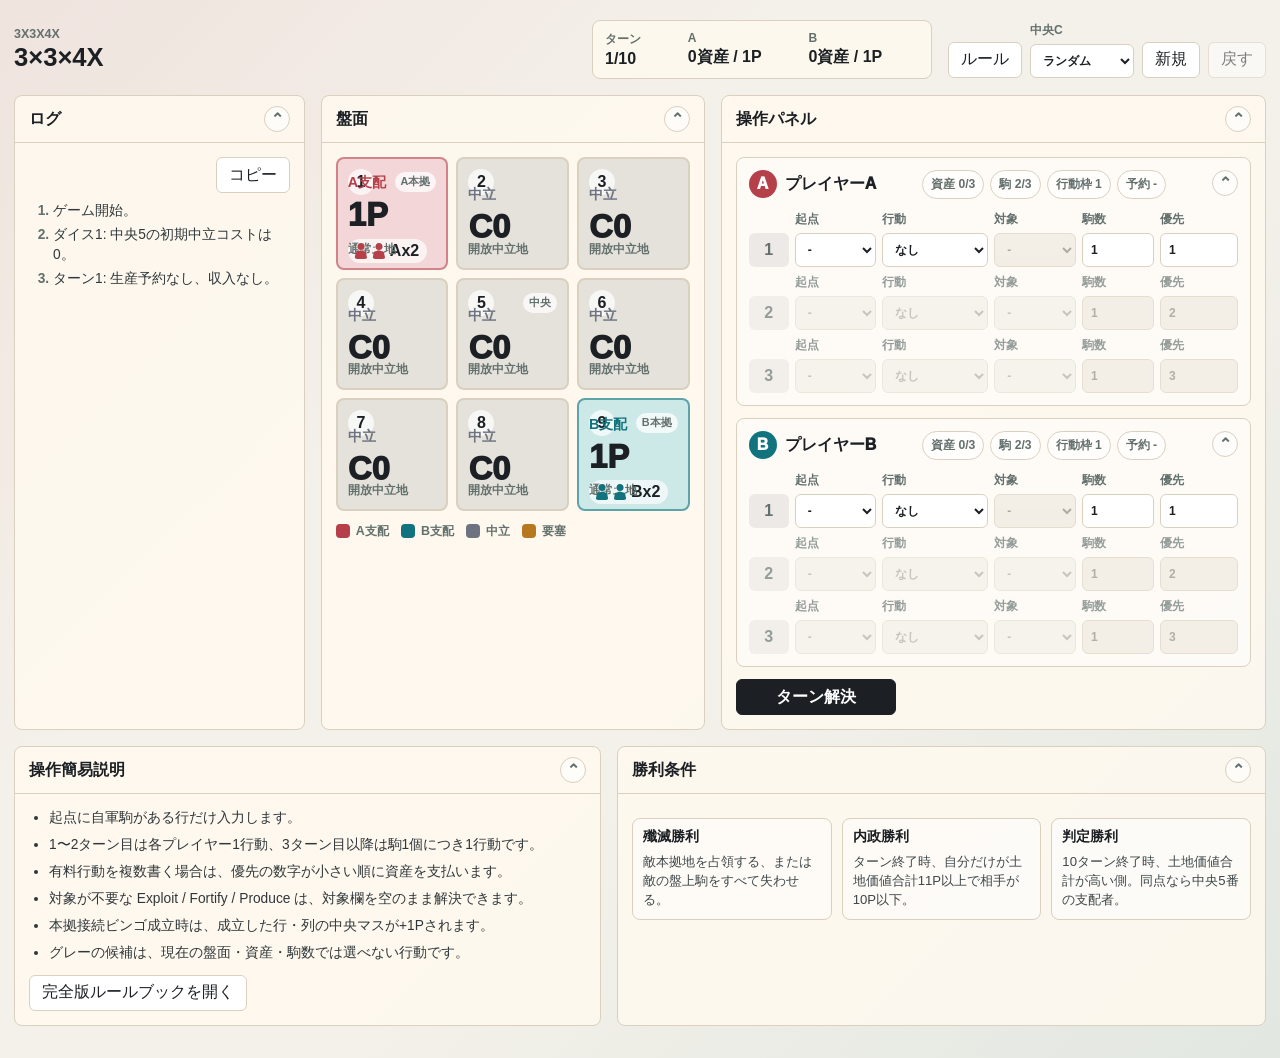
==== index.html @ c6dde316 "rename" ====
<!doctype html>
<html lang="ja">
<head>
  <meta charset="utf-8">
  <meta name="viewport" content="width=device-width, initial-scale=1">
  <title>3x3x4X Core Prototype</title>
  <link rel="stylesheet" href="3x3x4x-core-prototype.css">
</head>
<body>
  <main class="app-shell">
    <header class="top-bar">
      <div>
        <p class="eyebrow">3x3x4X</p>
        <h1>3×3×4X</h1>
      </div>
      <div class="turn-card" id="turnSummary"></div>
      <div class="top-actions">
        <a class="button-link" href="3x3x4x-rulebook.html" target="_blank" rel="noreferrer">ルール</a>
        <label class="field compact">
          <span>中央C</span>
          <select id="centralSeed">
            <option value="random">ランダム</option>
            <option value="0">0</option>
            <option value="1">1</option>
            <option value="2">2</option>
          </select>
        </label>
        <button type="button" id="newGameButton">新規</button>
        <button type="button" id="undoButton">戻す</button>
      </div>
    </header>

    <section class="play-layout">
      <details class="log-panel collapsible-panel" open>
        <summary class="panel-summary">
          <h2>ログ</h2>
        </summary>
        <div class="panel-body log-body">
          <div class="log-tools">
            <button type="button" id="copyLogButton">コピー</button>
          </div>
          <ol id="logList" class="log-list"></ol>
        </div>
      </details>

      <details class="board-panel collapsible-panel" aria-label="盤面" open>
        <summary class="panel-summary">
          <h2>盤面</h2>
        </summary>
        <div class="panel-body board-body">
          <div class="board" id="board"></div>
          <div class="legend">
            <span><i class="legend-chip owner-a"></i>A支配</span>
            <span><i class="legend-chip owner-b"></i>B支配</span>
            <span><i class="legend-chip neutral"></i>中立</span>
            <span><i class="legend-chip fort"></i>要塞</span>
          </div>
        </div>
      </details>

      <details class="control-panel collapsible-panel" open>
        <summary class="panel-summary">
          <h2>操作パネル</h2>
        </summary>
        <div class="panel-body control-body">
          <div class="players" id="players"></div>
          <div class="resolve-row">
            <button type="button" class="primary" id="resolveButton">ターン解決</button>
            <p id="validationMessage" class="validation"></p>
          </div>
        </div>
      </details>
    </section>

    <section class="reference-panel" aria-label="操作説明と勝利条件">
      <details class="reference-card collapsible-panel" open>
        <summary class="panel-summary">
          <h2>操作簡易説明</h2>
        </summary>
        <div class="panel-body">
          <ul class="quick-list">
            <li>起点に自軍駒がある行だけ入力します。</li>
            <li>1〜2ターン目は各プレイヤー1行動、3ターン目以降は駒1個につき1行動です。</li>
            <li>有料行動を複数書く場合は、優先の数字が小さい順に資産を支払います。</li>
            <li>対象が不要な Exploit / Fortify / Produce は、対象欄を空のまま解決できます。</li>
            <li>本拠接続ビンゴ成立時は、成立した行・列の中央マスが+1Pされます。</li>
            <li>グレーの候補は、現在の盤面・資産・駒数では選べない行動です。</li>
          </ul>
          <p class="manual-link">
            <a class="button-link" href="3x3x4x-rulebook.html" target="_blank" rel="noreferrer">完全版ルールブックを開く</a>
          </p>
        </div>
      </details>

      <details class="reference-card collapsible-panel" open>
        <summary class="panel-summary">
          <h2>勝利条件</h2>
        </summary>
        <div class="panel-body">
          <div class="condition-grid">
            <section>
              <h3>殲滅勝利</h3>
              <p>敵本拠地を占領する、または敵の盤上駒をすべて失わせる。</p>
            </section>
            <section>
              <h3>内政勝利</h3>
              <p>ターン終了時、自分だけが土地価値合計11P以上で相手が10P以下。</p>
            </section>
            <section>
              <h3>判定勝利</h3>
              <p>10ターン終了時、土地価値合計が高い側。同点なら中央5番の支配者。</p>
            </section>
          </div>
        </div>
      </details>
    </section>
  </main>

  <script src="3x3x4x-core-prototype.js"></script>
</body>
</html>
---- 3x3x4x-core-prototype.css ----
:root {
  --bg: #f4f1ea;
  --ink: #1c2024;
  --muted: #63706d;
  --panel: #fffaf0;
  --line: #d9d0bf;
  --a: #b6404a;
  --a-soft: #f3d6d8;
  --b: #10737d;
  --b-soft: #cce8e7;
  --neutral: #6d7380;
  --neutral-soft: #e4e2db;
  --gold: #b7791f;
  --focus: #2d5a8a;
  --danger: #9b2c2c;
  color-scheme: light;
}

* {
  box-sizing: border-box;
}

body {
  margin: 0;
  background:
    linear-gradient(135deg, rgba(182, 64, 74, 0.08), transparent 35%),
    linear-gradient(315deg, rgba(16, 115, 125, 0.08), transparent 42%),
    var(--bg);
  color: var(--ink);
  font-family: "Segoe UI", "Yu Gothic UI", Meiryo, sans-serif;
}

button,
select,
input {
  font: inherit;
}

button {
  border: 1px solid var(--line);
  border-radius: 6px;
  background: #ffffff;
  color: var(--ink);
  cursor: pointer;
  min-height: 36px;
  padding: 0 12px;
}

button:hover {
  border-color: var(--focus);
}

button:disabled {
  cursor: not-allowed;
  opacity: 0.55;
}

.button-link {
  display: inline-grid;
  place-items: center;
  min-height: 36px;
  border: 1px solid var(--line);
  border-radius: 6px;
  background: #ffffff;
  color: var(--ink);
  padding: 0 12px;
  text-decoration: none;
}

.button-link:hover {
  border-color: var(--focus);
}

.primary {
  background: var(--ink);
  border-color: var(--ink);
  color: #ffffff;
  font-weight: 700;
}

.app-shell {
  width: min(1500px, calc(100vw - 28px));
  margin: 0 auto;
  padding: 20px 0 32px;
}

.top-bar {
  display: grid;
  grid-template-columns: minmax(180px, 1fr) auto auto;
  gap: 16px;
  align-items: center;
  margin-bottom: 16px;
}

.eyebrow {
  margin: 0 0 2px;
  color: var(--muted);
  font-size: 0.78rem;
  font-weight: 800;
  letter-spacing: 0;
  text-transform: uppercase;
}

h1,
h2,
h3,
p {
  margin: 0;
}

h1 {
  font-size: clamp(1.55rem, 2vw, 2.1rem);
  line-height: 1.1;
}

h2 {
  font-size: 1rem;
}

h3 {
  color: var(--ink);
  font-size: 0.86rem;
  line-height: 1.2;
}

.turn-card {
  display: grid;
  grid-template-columns: repeat(3, auto);
  gap: 10px;
  align-items: center;
  padding: 10px 12px;
  border: 1px solid var(--line);
  border-radius: 8px;
  background: rgba(255, 250, 240, 0.82);
  min-width: 340px;
}

.metric {
  display: grid;
  gap: 2px;
}

.metric span:first-child {
  color: var(--muted);
  font-size: 0.75rem;
  font-weight: 700;
}

.metric span:last-child {
  font-size: 1rem;
  font-weight: 800;
}

.top-actions {
  display: flex;
  gap: 8px;
  align-items: end;
}

.field {
  display: grid;
  gap: 5px;
  color: var(--muted);
  font-size: 0.75rem;
  font-weight: 700;
}

.field select,
.field input {
  width: 100%;
  min-height: 34px;
  border: 1px solid var(--line);
  border-radius: 6px;
  background: #ffffff;
  color: var(--ink);
  padding: 0 8px;
}

.field select option:disabled {
  color: #a8a39a;
  background: #eee9df;
}

.field select:disabled,
.field input:disabled {
  background: #eee9df;
  color: #8f897f;
}

.field.compact {
  width: 104px;
}

.play-layout {
  display: grid;
  grid-template-columns: minmax(250px, 0.72fr) minmax(360px, 0.95fr) minmax(500px, 1.35fr);
  gap: 16px;
  align-items: stretch;
}

.board-panel,
.control-panel,
.log-panel,
.reference-card {
  border: 1px solid var(--line);
  border-radius: 8px;
  background: rgba(255, 250, 240, 0.88);
}

.collapsible-panel {
  overflow: hidden;
}

.panel-summary,
.player-head {
  cursor: pointer;
  list-style: none;
}

.panel-summary::-webkit-details-marker,
.player-head::-webkit-details-marker {
  display: none;
}

.panel-summary {
  display: flex;
  justify-content: space-between;
  gap: 10px;
  align-items: center;
  min-height: 46px;
  padding: 10px 14px;
  border-bottom: 1px solid var(--line);
}

.collapsible-panel:not([open]) .panel-summary {
  border-bottom: 0;
}

.panel-summary::after,
.player-head::after {
  content: "⌄";
  display: inline-grid;
  place-items: center;
  width: 24px;
  height: 24px;
  border: 1px solid var(--line);
  border-radius: 50%;
  background: rgba(255, 255, 255, 0.65);
  color: var(--muted);
  font-weight: 900;
  transition: transform 140ms ease;
}

.collapsible-panel[open] > .panel-summary::after,
.player-collapse[open] > .player-head::after {
  transform: rotate(180deg);
}

.panel-body {
  padding: 14px;
}

.board-panel {
  padding: 0;
}

.board {
  display: grid;
  grid-template-columns: repeat(3, minmax(96px, 1fr));
  gap: 8px;
  aspect-ratio: 1 / 1;
}

.cell {
  position: relative;
  display: grid;
  grid-template-rows: auto 1fr auto;
  gap: 8px;
  min-width: 0;
  min-height: 0;
  padding: 10px;
  border: 2px solid var(--line);
  border-radius: 8px;
  background: var(--neutral-soft);
  overflow: hidden;
}

.cell.owner-A {
  background: var(--a-soft);
  border-color: rgba(182, 64, 74, 0.55);
}

.cell.owner-B {
  background: var(--b-soft);
  border-color: rgba(16, 115, 125, 0.58);
}

.cell.fortified {
  box-shadow: inset 0 0 0 3px rgba(183, 121, 31, 0.45);
}

.cell-top {
  display: flex;
  justify-content: space-between;
  gap: 6px;
  align-items: center;
}

.cell-id {
  display: inline-grid;
  place-items: center;
  width: 26px;
  height: 26px;
  border-radius: 50%;
  background: rgba(255, 255, 255, 0.72);
  font-weight: 900;
}

.cell-tags {
  display: flex;
  gap: 4px;
  flex-wrap: wrap;
  justify-content: end;
}

.tag {
  border-radius: 999px;
  background: rgba(255, 255, 255, 0.74);
  color: var(--muted);
  font-size: 0.68rem;
  font-weight: 800;
  padding: 3px 6px;
}

.cell-main {
  display: grid;
  align-content: center;
  gap: 7px;
  min-height: 0;
}

.owner-label {
  font-size: 0.9rem;
  font-weight: 900;
}

.owner-label.A {
  color: var(--a);
}

.owner-label.B {
  color: var(--b);
}

.owner-label.N {
  color: var(--neutral);
}

.value-label {
  font-size: clamp(1.3rem, 3vw, 2.05rem);
  font-weight: 950;
  line-height: 1;
}

.pieces {
  display: flex;
  gap: 6px;
  flex-wrap: wrap;
}

.piece-stack {
  display: inline-flex;
  gap: 4px;
  align-items: center;
  min-height: 24px;
  border-radius: 999px;
  background: rgba(255, 255, 255, 0.68);
  padding: 3px 8px 3px 6px;
  font-weight: 900;
}

.piece-dot {
  position: relative;
  display: inline-block;
  width: 14px;
  height: 18px;
  flex: 0 0 14px;
  color: var(--neutral);
}

.piece-dot::before,
.piece-dot::after {
  content: "";
  position: absolute;
  left: 50%;
  background: currentColor;
  transform: translateX(-50%);
}

.piece-dot::before {
  top: 1px;
  width: 7px;
  height: 7px;
  border-radius: 50%;
  box-shadow: 0 0 0 1px rgba(255, 255, 255, 0.72);
}

.piece-dot::after {
  top: 8px;
  width: 13px;
  height: 9px;
  border-radius: 5px 5px 3px 3px;
  clip-path: polygon(50% 0, 88% 18%, 100% 100%, 0 100%, 12% 18%);
}

.piece-dot.A {
  color: var(--a);
}

.piece-dot.B {
  color: var(--b);
}

.owner-a {
  background: var(--a);
}

.owner-b {
  background: var(--b);
}

.cell-foot {
  color: var(--muted);
  font-size: 0.74rem;
  font-weight: 750;
}

.legend {
  display: flex;
  flex-wrap: wrap;
  gap: 12px;
  margin-top: 12px;
  color: var(--muted);
  font-size: 0.78rem;
  font-weight: 750;
}

.legend span {
  display: inline-flex;
  gap: 6px;
  align-items: center;
}

.legend-chip {
  width: 14px;
  height: 14px;
  border-radius: 4px;
  display: inline-block;
}

.legend-chip.neutral {
  background: var(--neutral);
}

.legend-chip.fort {
  background: var(--gold);
}

.control-panel {
  display: grid;
  gap: 12px;
  padding: 0;
}

.control-body {
  display: grid;
  gap: 12px;
}

.players {
  display: grid;
  gap: 12px;
}

.player-card {
  border: 1px solid var(--line);
  border-radius: 8px;
  background: rgba(255, 255, 255, 0.54);
  overflow: hidden;
}

.player-card .plot-grid {
  padding: 0 12px 12px;
}

.player-head {
  display: flex;
  justify-content: space-between;
  gap: 8px;
  align-items: start;
  padding: 12px;
}

.player-name {
  display: inline-flex;
  align-items: center;
  gap: 8px;
  font-weight: 950;
}

.player-mark {
  display: inline-grid;
  place-items: center;
  width: 28px;
  height: 28px;
  border-radius: 50%;
  color: #ffffff;
}

.player-mark.A {
  background: var(--a);
}

.player-mark.B {
  background: var(--b);
}

.player-stats {
  display: flex;
  flex-wrap: wrap;
  gap: 6px;
  justify-content: end;
}

.stat-pill {
  border-radius: 999px;
  background: rgba(255, 255, 255, 0.75);
  border: 1px solid var(--line);
  color: var(--muted);
  font-size: 0.76rem;
  font-weight: 800;
  padding: 5px 8px;
}

.plot-grid {
  display: grid;
  gap: 7px;
}

.plot-row {
  display: grid;
  grid-template-columns: 40px 1fr 1.3fr 1fr 72px 78px;
  gap: 6px;
  align-items: end;
}

.plot-row.unavailable {
  opacity: 0.68;
}

.plot-index {
  display: grid;
  place-items: center;
  height: 34px;
  border-radius: 6px;
  background: rgba(28, 32, 36, 0.08);
  color: var(--muted);
  font-weight: 900;
}

.resolve-row {
  display: grid;
  grid-template-columns: 160px 1fr;
  gap: 10px;
  align-items: center;
}

.validation {
  color: var(--danger);
  font-size: 0.84rem;
  font-weight: 800;
}

.log-panel {
  display: flex;
  flex-direction: column;
  min-height: 430px;
  padding: 0;
}

.log-body {
  display: flex;
  flex: 1;
  flex-direction: column;
  gap: 8px;
  min-height: 0;
}

.log-tools {
  display: flex;
  justify-content: end;
}

.section-title {
  display: flex;
  justify-content: space-between;
  gap: 10px;
  align-items: center;
  margin-bottom: 8px;
}

.log-list {
  display: grid;
  align-content: start;
  gap: 4px;
  flex: 1;
  max-height: min(64vh, 720px);
  min-height: 0;
  overflow: auto;
  margin: 0;
  padding-left: 24px;
  color: #2f373a;
  font-size: 0.86rem;
  line-height: 1.45;
}

.log-list li::marker {
  color: var(--muted);
  font-weight: 800;
}

.danger-text {
  color: var(--danger);
  font-weight: 900;
}

.reference-panel {
  display: grid;
  grid-template-columns: minmax(320px, 0.95fr) minmax(420px, 1.05fr);
  gap: 16px;
  margin-top: 16px;
}

.reference-card {
  padding: 0;
}

.quick-list {
  display: grid;
  gap: 7px;
  margin: 0;
  padding-left: 20px;
  color: #2f373a;
  font-size: 0.86rem;
  line-height: 1.45;
}

.manual-link {
  margin-top: 12px;
}

.condition-grid {
  display: grid;
  grid-template-columns: repeat(3, minmax(0, 1fr));
  gap: 10px;
  margin-top: 10px;
}

.condition-grid section {
  border: 1px solid var(--line);
  border-radius: 8px;
  background: rgba(255, 255, 255, 0.55);
  padding: 10px;
}

.condition-grid p {
  margin-top: 6px;
  color: #3d4648;
  font-size: 0.82rem;
  line-height: 1.45;
}

@media (max-width: 1220px) {
  .top-bar,
  .play-layout,
  .reference-panel {
    grid-template-columns: 1fr;
  }

  .log-panel {
    min-height: 240px;
  }

  .log-list {
    max-height: 240px;
  }

  .turn-card {
    min-width: 0;
    width: 100%;
  }

  .top-actions {
    justify-content: stretch;
  }

  .top-actions button,
  .field.compact {
    flex: 1;
  }
}

@media (max-width: 640px) {
  .app-shell {
    width: min(100vw - 16px, 1180px);
    padding-top: 10px;
  }

  .board {
    grid-template-columns: repeat(3, minmax(78px, 1fr));
    gap: 6px;
  }

  .cell {
    padding: 7px;
    gap: 5px;
  }

  .plot-row {
    grid-template-columns: 32px repeat(2, minmax(0, 1fr));
  }

  .plot-row .field:nth-child(4),
  .plot-row .field:nth-child(5),
  .plot-row .field:nth-child(6) {
    grid-column: span 1;
  }

  .resolve-row {
    grid-template-columns: 1fr;
  }

  .condition-grid {
    grid-template-columns: 1fr;
  }
}
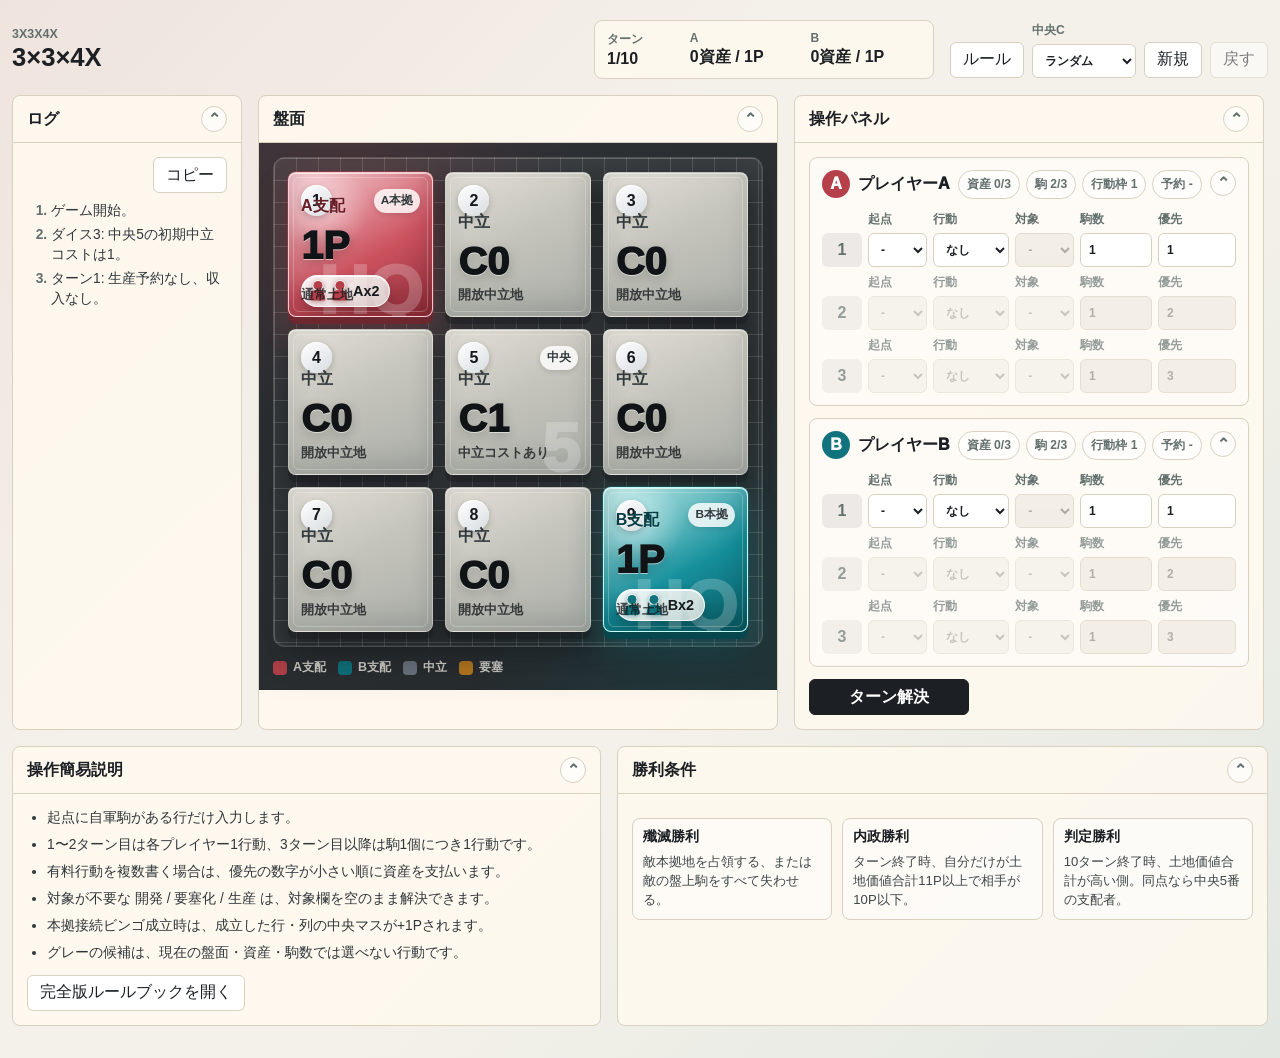
==== commit 814ea7fb: "デザイン修正" ====
--- a/index.html
+++ b/index.html
@@ -82,7 +82,7 @@
             <li>起点に自軍駒がある行だけ入力します。</li>
             <li>1〜2ターン目は各プレイヤー1行動、3ターン目以降は駒1個につき1行動です。</li>
             <li>有料行動を複数書く場合は、優先の数字が小さい順に資産を支払います。</li>
-            <li>対象が不要な Exploit / Fortify / Produce は、対象欄を空のまま解決できます。</li>
+            <li>対象が不要な 開発 / 要塞化 / 生産 は、対象欄を空のまま解決できます。</li>
             <li>本拠接続ビンゴ成立時は、成立した行・列の中央マスが+1Pされます。</li>
             <li>グレーの候補は、現在の盤面・資産・駒数では選べない行動です。</li>
           </ul>
--- a/3x3x4x-core-prototype.css
+++ b/3x3x4x-core-prototype.css
@@ -11,6 +11,8 @@
   --neutral: #6d7380;
   --neutral-soft: #e4e2db;
   --gold: #b7791f;
+  --board-deck: #252a2c;
+  --board-grid: rgba(255, 250, 240, 0.14);
   --focus: #2d5a8a;
   --danger: #9b2c2c;
   color-scheme: light;
@@ -79,7 +81,7 @@
 }
 
 .app-shell {
-  width: min(1500px, calc(100vw - 28px));
+  width: min(1680px, calc(100vw - 24px));
   margin: 0 auto;
   padding: 20px 0 32px;
 }
@@ -193,7 +195,7 @@
 
 .play-layout {
   display: grid;
-  grid-template-columns: minmax(250px, 0.72fr) minmax(360px, 0.95fr) minmax(500px, 1.35fr);
+  grid-template-columns: minmax(230px, 0.58fr) minmax(520px, 1.24fr) minmax(470px, 1.08fr);
   gap: 16px;
   align-items: stretch;
 }
@@ -264,42 +266,150 @@
   padding: 0;
 }
 
+.board-body {
+  position: relative;
+  background:
+    radial-gradient(circle at 18% 10%, rgba(182, 64, 74, 0.2), transparent 34%),
+    radial-gradient(circle at 86% 88%, rgba(16, 115, 125, 0.24), transparent 36%),
+    linear-gradient(145deg, #303438, var(--board-deck));
+}
+
 .board {
-  display: grid;
-  grid-template-columns: repeat(3, minmax(96px, 1fr));
-  gap: 8px;
+  position: relative;
+  display: grid;
+  grid-template-columns: repeat(3, minmax(130px, 1fr));
+  gap: 12px;
+  width: 100%;
   aspect-ratio: 1 / 1;
+  padding: 14px;
+  border: 1px solid rgba(255, 250, 240, 0.18);
+  border-radius: 12px;
+  background:
+    linear-gradient(var(--board-grid) 1px, transparent 1px),
+    linear-gradient(90deg, var(--board-grid) 1px, transparent 1px),
+    radial-gradient(circle at 50% 50%, rgba(255, 250, 240, 0.08), transparent 62%);
+  background-size: 22px 22px, 22px 22px, auto;
+  box-shadow:
+    inset 0 0 0 1px rgba(255, 255, 255, 0.08),
+    inset 0 18px 42px rgba(255, 255, 255, 0.08),
+    0 18px 38px rgba(20, 22, 24, 0.24);
 }
 
 .cell {
   position: relative;
   display: grid;
   grid-template-rows: auto 1fr auto;
-  gap: 8px;
+  gap: 10px;
   min-width: 0;
   min-height: 0;
-  padding: 10px;
-  border: 2px solid var(--line);
+  padding: 12px;
+  border: 1px solid rgba(255, 250, 240, 0.18);
   border-radius: 8px;
-  background: var(--neutral-soft);
+  background:
+    linear-gradient(145deg, rgba(255, 255, 255, 0.2), transparent 48%),
+    linear-gradient(160deg, #d8d5cb, #abaea8);
+  box-shadow:
+    inset 0 1px 0 rgba(255, 255, 255, 0.45),
+    inset 0 -14px 24px rgba(32, 35, 37, 0.13),
+    0 7px 0 rgba(29, 31, 34, 0.48),
+    0 14px 24px rgba(0, 0, 0, 0.26);
   overflow: hidden;
+  transition: transform 140ms ease, box-shadow 140ms ease, border-color 140ms ease;
+}
+
+.cell:hover {
+  transform: translateY(-3px);
+  box-shadow:
+    inset 0 1px 0 rgba(255, 255, 255, 0.48),
+    inset 0 -14px 24px rgba(32, 35, 37, 0.13),
+    0 10px 0 rgba(29, 31, 34, 0.44),
+    0 20px 34px rgba(0, 0, 0, 0.32);
+}
+
+.cell::before {
+  content: "";
+  position: absolute;
+  inset: 4px;
+  border: 1px solid rgba(255, 255, 255, 0.24);
+  border-radius: 6px;
+  pointer-events: none;
+}
+
+.cell::after {
+  position: absolute;
+  right: 10px;
+  bottom: -9px;
+  color: rgba(255, 255, 255, 0.22);
+  font-size: clamp(3.1rem, 5.4vw, 5.4rem);
+  font-weight: 950;
+  line-height: 1;
+  pointer-events: none;
 }
 
 .cell.owner-A {
-  background: var(--a-soft);
-  border-color: rgba(182, 64, 74, 0.55);
+  background:
+    radial-gradient(circle at 24% 24%, rgba(255, 255, 255, 0.42), transparent 30%),
+    linear-gradient(150deg, #f8d2d7, #cc5360 58%, #8b2d38);
+  border-color: rgba(255, 210, 218, 0.95);
+  box-shadow:
+    inset 0 1px 0 rgba(255, 255, 255, 0.62),
+    inset 0 -18px 28px rgba(99, 22, 31, 0.28),
+    0 7px 0 #6e2830,
+    0 0 0 1px rgba(182, 64, 74, 0.42),
+    0 16px 32px rgba(182, 64, 74, 0.26);
 }
 
 .cell.owner-B {
-  background: var(--b-soft);
-  border-color: rgba(16, 115, 125, 0.58);
+  background:
+    radial-gradient(circle at 24% 24%, rgba(255, 255, 255, 0.42), transparent 30%),
+    linear-gradient(150deg, #c6f0ed, #15909c 58%, #0a5961);
+  border-color: rgba(201, 255, 252, 0.95);
+  box-shadow:
+    inset 0 1px 0 rgba(255, 255, 255, 0.62),
+    inset 0 -18px 28px rgba(3, 60, 66, 0.3),
+    0 7px 0 #07464d,
+    0 0 0 1px rgba(16, 115, 125, 0.44),
+    0 16px 32px rgba(16, 115, 125, 0.28);
 }
 
 .cell.fortified {
-  box-shadow: inset 0 0 0 3px rgba(183, 121, 31, 0.45);
+  border-color: rgba(255, 203, 110, 0.96);
+  box-shadow:
+    inset 0 0 0 3px rgba(255, 203, 110, 0.6),
+    inset 0 -18px 28px rgba(90, 60, 16, 0.22),
+    0 7px 0 #77511d,
+    0 0 24px rgba(183, 121, 31, 0.5),
+    0 16px 32px rgba(0, 0, 0, 0.26);
+}
+
+.cell.home-cell::after {
+  content: "HQ";
+  letter-spacing: 0;
+}
+
+.cell.central-cell::after {
+  content: "5";
+}
+
+.cell.fortified::after {
+  content: "FORT";
+  font-size: clamp(2.15rem, 3.7vw, 3.75rem);
+  letter-spacing: 0;
+}
+
+.cell.value-2,
+.cell.value-3 {
+  outline: 2px solid rgba(255, 250, 240, 0.42);
+  outline-offset: -7px;
+}
+
+.cell.value-3 {
+  filter: saturate(1.12) contrast(1.03);
 }
 
 .cell-top {
+  position: relative;
+  z-index: 1;
   display: flex;
   justify-content: space-between;
   gap: 6px;
@@ -309,10 +419,16 @@
 .cell-id {
   display: inline-grid;
   place-items: center;
-  width: 26px;
-  height: 26px;
+  width: 31px;
+  height: 31px;
   border-radius: 50%;
-  background: rgba(255, 255, 255, 0.72);
+  background:
+    linear-gradient(145deg, #ffffff, #d8dde0);
+  box-shadow:
+    inset 0 1px 0 rgba(255, 255, 255, 0.85),
+    0 2px 6px rgba(0, 0, 0, 0.22);
+  color: #15191c;
+  font-size: 1rem;
   font-weight: 900;
 }
 
@@ -325,66 +441,82 @@
 
 .tag {
   border-radius: 999px;
-  background: rgba(255, 255, 255, 0.74);
-  color: var(--muted);
-  font-size: 0.68rem;
+  background: rgba(255, 255, 255, 0.82);
+  box-shadow: 0 2px 5px rgba(0, 0, 0, 0.12);
+  color: #30383b;
+  font-size: 0.74rem;
   font-weight: 800;
-  padding: 3px 6px;
+  padding: 4px 7px;
 }
 
 .cell-main {
+  position: relative;
+  z-index: 1;
   display: grid;
   align-content: center;
-  gap: 7px;
+  gap: 9px;
   min-height: 0;
 }
 
 .owner-label {
-  font-size: 0.9rem;
+  font-size: 1rem;
   font-weight: 900;
 }
 
 .owner-label.A {
-  color: var(--a);
+  color: #681d26;
+  text-shadow: 0 1px 0 rgba(255, 255, 255, 0.35);
 }
 
 .owner-label.B {
-  color: var(--b);
+  color: #053d44;
+  text-shadow: 0 1px 0 rgba(255, 255, 255, 0.35);
 }
 
 .owner-label.N {
-  color: var(--neutral);
+  color: #30383b;
 }
 
 .value-label {
-  font-size: clamp(1.3rem, 3vw, 2.05rem);
+  font-size: clamp(1.75rem, 3.1vw, 2.75rem);
   font-weight: 950;
   line-height: 1;
+  color: #101417;
+  text-shadow:
+    0 1px 0 rgba(255, 255, 255, 0.55),
+    0 4px 12px rgba(0, 0, 0, 0.2);
 }
 
 .pieces {
   display: flex;
-  gap: 6px;
+  gap: 7px;
   flex-wrap: wrap;
 }
 
 .piece-stack {
   display: inline-flex;
-  gap: 4px;
+  gap: 5px;
   align-items: center;
-  min-height: 24px;
+  min-height: 30px;
   border-radius: 999px;
-  background: rgba(255, 255, 255, 0.68);
-  padding: 3px 8px 3px 6px;
+  background:
+    linear-gradient(145deg, rgba(255, 255, 255, 0.92), rgba(231, 234, 230, 0.78));
+  border: 1px solid rgba(255, 255, 255, 0.74);
+  box-shadow:
+    inset 0 1px 0 rgba(255, 255, 255, 0.82),
+    0 4px 9px rgba(0, 0, 0, 0.18);
+  color: #15191c;
+  padding: 4px 10px 4px 7px;
+  font-size: 0.9rem;
   font-weight: 900;
 }
 
 .piece-dot {
   position: relative;
   display: inline-block;
-  width: 14px;
-  height: 18px;
-  flex: 0 0 14px;
+  width: 17px;
+  height: 22px;
+  flex: 0 0 17px;
   color: var(--neutral);
 }
 
@@ -399,26 +531,30 @@
 
 .piece-dot::before {
   top: 1px;
-  width: 7px;
-  height: 7px;
+  width: 9px;
+  height: 9px;
   border-radius: 50%;
-  box-shadow: 0 0 0 1px rgba(255, 255, 255, 0.72);
+  box-shadow:
+    0 0 0 1px rgba(255, 255, 255, 0.78),
+    0 2px 4px rgba(0, 0, 0, 0.22);
 }
 
 .piece-dot::after {
-  top: 8px;
-  width: 13px;
-  height: 9px;
+  top: 10px;
+  width: 16px;
+  height: 11px;
   border-radius: 5px 5px 3px 3px;
   clip-path: polygon(50% 0, 88% 18%, 100% 100%, 0 100%, 12% 18%);
 }
 
 .piece-dot.A {
   color: var(--a);
+  filter: drop-shadow(0 1px 2px rgba(112, 20, 30, 0.42));
 }
 
 .piece-dot.B {
   color: var(--b);
+  filter: drop-shadow(0 1px 2px rgba(5, 75, 82, 0.42));
 }
 
 .owner-a {
@@ -430,8 +566,10 @@
 }
 
 .cell-foot {
-  color: var(--muted);
-  font-size: 0.74rem;
+  position: relative;
+  z-index: 1;
+  color: rgba(18, 22, 24, 0.78);
+  font-size: 0.84rem;
   font-weight: 750;
 }
 
@@ -440,7 +578,7 @@
   flex-wrap: wrap;
   gap: 12px;
   margin-top: 12px;
-  color: var(--muted);
+  color: rgba(255, 250, 240, 0.8);
   font-size: 0.78rem;
   font-weight: 750;
 }
@@ -702,6 +840,7 @@
 
   .top-actions {
     justify-content: stretch;
+    flex-wrap: wrap;
   }
 
   .top-actions button,
@@ -716,14 +855,36 @@
     padding-top: 10px;
   }
 
+  .top-actions .button-link,
+  .top-actions button,
+  .field.compact {
+    flex: 1 1 44%;
+  }
+
   .board {
-    grid-template-columns: repeat(3, minmax(78px, 1fr));
+    grid-template-columns: repeat(3, minmax(0, 1fr));
     gap: 6px;
+    padding: 8px;
   }
 
   .cell {
-    padding: 7px;
+    padding: 6px;
     gap: 5px;
+  }
+
+  .cell::after {
+    right: 5px;
+    bottom: -5px;
+    font-size: 2.3rem;
+  }
+
+  .cell.fortified::after {
+    font-size: 1.55rem;
+  }
+
+  .tag {
+    font-size: 0.62rem;
+    padding: 2px 5px;
   }
 
   .plot-row {
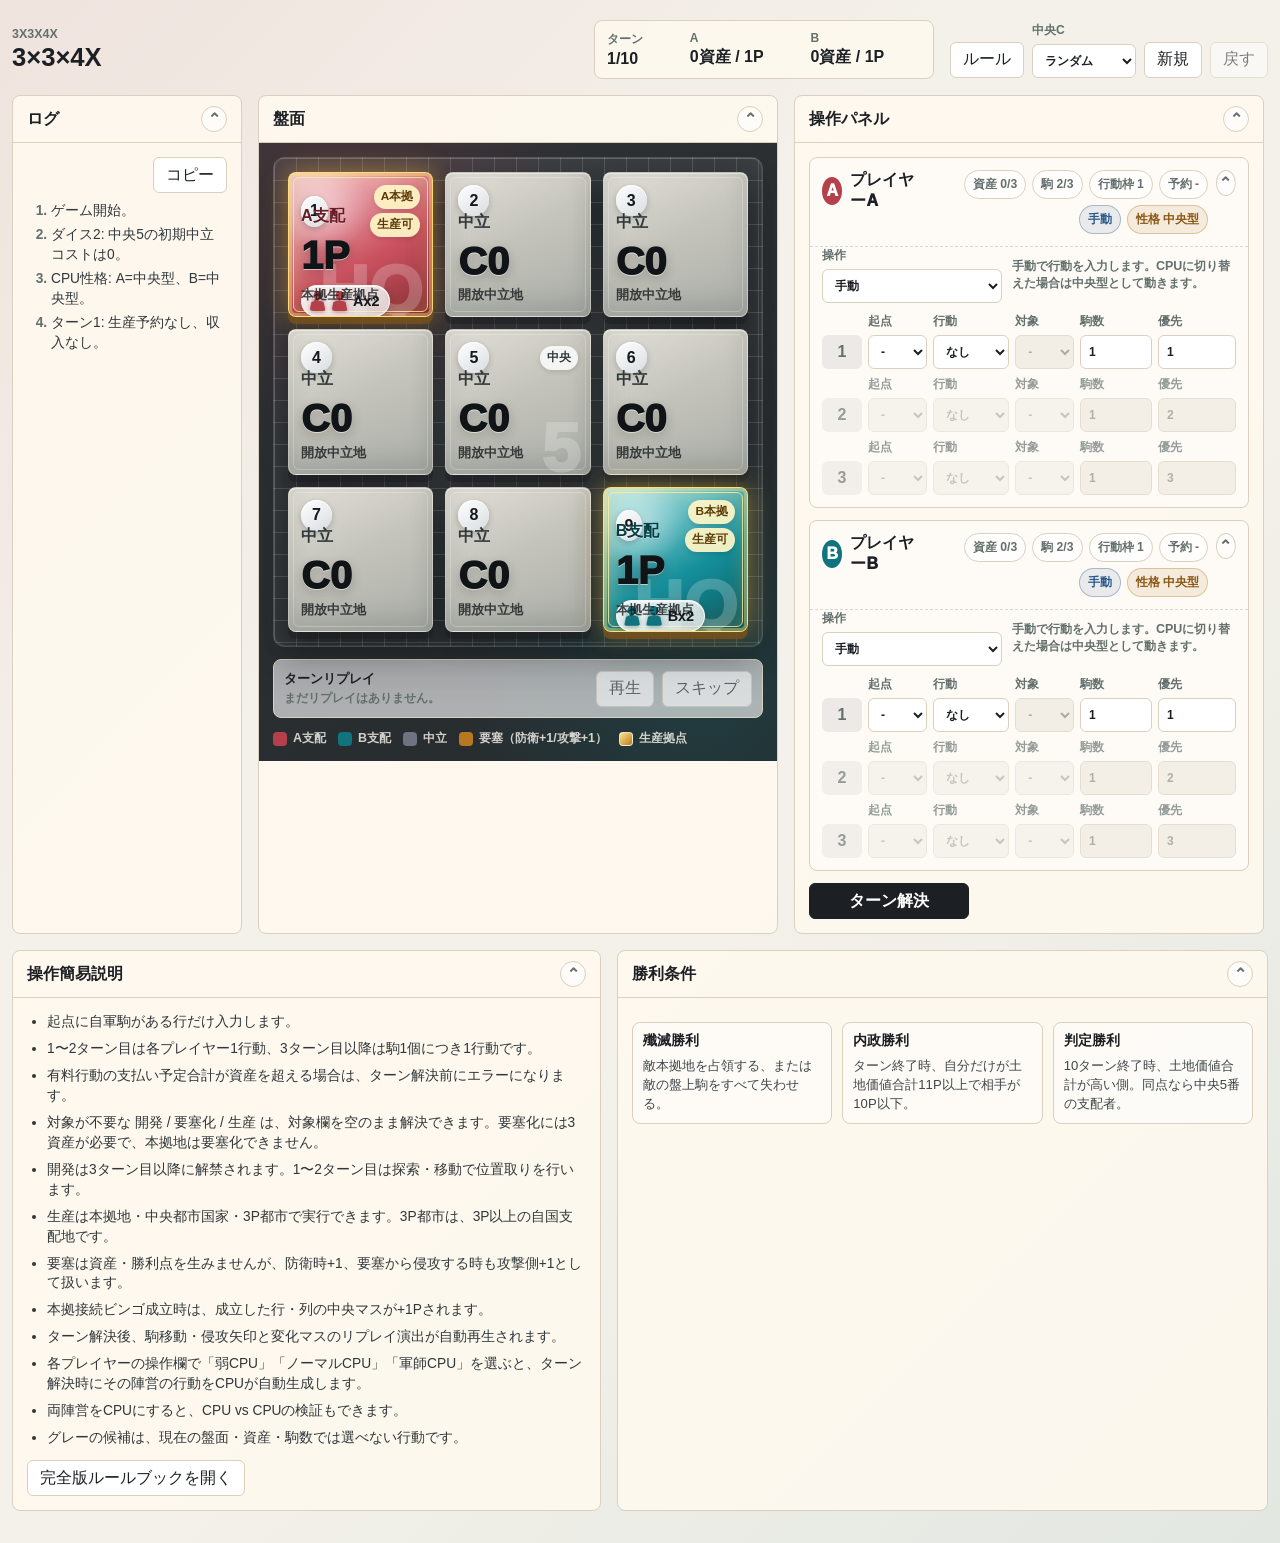
==== commit bcad7279: "CPUアルゴリズム追加、グラフィック強化、ルールの改善（より前のめりになるように）" ====
--- a/index.html
+++ b/index.html
@@ -49,11 +49,22 @@
         </summary>
         <div class="panel-body board-body">
           <div class="board" id="board"></div>
+          <div class="replay-strip" aria-label="ターンリプレイ">
+            <div class="replay-info">
+              <strong>ターンリプレイ</strong>
+              <span id="replayStatus">まだリプレイはありません。</span>
+            </div>
+            <div class="replay-actions">
+              <button type="button" id="replayButton" disabled>再生</button>
+              <button type="button" id="skipReplayButton" disabled>スキップ</button>
+            </div>
+          </div>
           <div class="legend">
             <span><i class="legend-chip owner-a"></i>A支配</span>
             <span><i class="legend-chip owner-b"></i>B支配</span>
             <span><i class="legend-chip neutral"></i>中立</span>
-            <span><i class="legend-chip fort"></i>要塞</span>
+            <span><i class="legend-chip fort"></i>要塞（防衛+1/攻撃+1）</span>
+            <span><i class="legend-chip production"></i>生産拠点</span>
           </div>
         </div>
       </details>
@@ -81,9 +92,15 @@
           <ul class="quick-list">
             <li>起点に自軍駒がある行だけ入力します。</li>
             <li>1〜2ターン目は各プレイヤー1行動、3ターン目以降は駒1個につき1行動です。</li>
-            <li>有料行動を複数書く場合は、優先の数字が小さい順に資産を支払います。</li>
-            <li>対象が不要な 開発 / 要塞化 / 生産 は、対象欄を空のまま解決できます。</li>
+            <li>有料行動の支払い予定合計が資産を超える場合は、ターン解決前にエラーになります。</li>
+            <li>対象が不要な 開発 / 要塞化 / 生産 は、対象欄を空のまま解決できます。要塞化には3資産が必要で、本拠地は要塞化できません。</li>
+            <li>開発は3ターン目以降に解禁されます。1〜2ターン目は探索・移動で位置取りを行います。</li>
+            <li>生産は本拠地・中央都市国家・3P都市で実行できます。3P都市は、3P以上の自国支配地です。</li>
+            <li>要塞は資産・勝利点を生みませんが、防衛時+1、要塞から侵攻する時も攻撃側+1として扱います。</li>
             <li>本拠接続ビンゴ成立時は、成立した行・列の中央マスが+1Pされます。</li>
+            <li>ターン解決後、駒移動・侵攻矢印と変化マスのリプレイ演出が自動再生されます。</li>
+            <li>各プレイヤーの操作欄で「弱CPU」「ノーマルCPU」「軍師CPU」を選ぶと、ターン解決時にその陣営の行動をCPUが自動生成します。</li>
+            <li>両陣営をCPUにすると、CPU vs CPUの検証もできます。</li>
             <li>グレーの候補は、現在の盤面・資産・駒数では選べない行動です。</li>
           </ul>
           <p class="manual-link">
--- a/3x3x4x-core-prototype.css
+++ b/3x3x4x-core-prototype.css
@@ -382,6 +382,22 @@
     0 16px 32px rgba(0, 0, 0, 0.26);
 }
 
+
+.cell.production-site {
+  border-color: rgba(255, 225, 120, 0.98);
+  box-shadow:
+    inset 0 0 0 3px rgba(255, 225, 120, 0.42),
+    inset 0 -18px 28px rgba(90, 60, 16, 0.16),
+    0 7px 0 rgba(119, 81, 29, 0.82),
+    0 0 26px rgba(255, 198, 71, 0.48),
+    0 16px 32px rgba(0, 0, 0, 0.26);
+}
+
+.cell.production-site::before {
+  border-color: rgba(255, 238, 160, 0.82);
+  box-shadow: inset 0 0 18px rgba(255, 230, 120, 0.18);
+}
+
 .cell.home-cell::after {
   content: "HQ";
   letter-spacing: 0;
@@ -447,6 +463,12 @@
   font-size: 0.74rem;
   font-weight: 800;
   padding: 4px 7px;
+}
+
+
+.cell.production-site .tag {
+  background: rgba(255, 247, 199, 0.92);
+  color: #5b3b07;
 }
 
 .cell-main {
@@ -600,6 +622,12 @@
   background: var(--neutral);
 }
 
+
+.legend-chip.production {
+  background: linear-gradient(135deg, #ffe58a, #b7791f);
+  border: 1px solid rgba(255, 250, 240, 0.72);
+}
+
 .legend-chip.fort {
   background: var(--gold);
 }
@@ -905,3 +933,282 @@
     grid-template-columns: 1fr;
   }
 }
+
+
+/* --- Turn replay, arrows, and changed-cell effects --- */
+.board-body {
+  position: relative;
+}
+
+.board {
+  position: relative;
+}
+
+.board-arrow-layer {
+  position: absolute;
+  inset: 0;
+  z-index: 8;
+  width: 100%;
+  height: 100%;
+  pointer-events: none;
+  overflow: visible;
+}
+
+.board-arrow {
+  fill: none;
+  stroke-width: 2.2;
+  stroke-linecap: round;
+  stroke-linejoin: round;
+  filter: drop-shadow(0 2px 2px rgba(28, 32, 36, 0.28));
+  animation: arrow-draw 720ms ease both;
+}
+
+.arrow-head {
+  stroke: none;
+  animation: arrow-pop 720ms ease both;
+}
+
+.arrow-A {
+  stroke: var(--a);
+  fill: var(--a);
+}
+
+.arrow-B {
+  stroke: var(--b);
+  fill: var(--b);
+}
+
+.arrow-explore {
+  stroke-dasharray: 4 2;
+}
+
+.arrow-attack {
+  stroke-width: 2.8;
+}
+
+.arrow-move {
+  opacity: 0.88;
+}
+
+.cell {
+  z-index: 1;
+}
+
+.cell-changed {
+  animation: changed-flash 1600ms ease both;
+}
+
+.changed-owner {
+  animation: owner-change 1400ms ease both;
+}
+
+.changed-value-up .value-label {
+  animation: value-up 1200ms ease both;
+}
+
+.changed-value-down .value-label {
+  animation: value-down 1200ms ease both;
+}
+
+.changed-pieces .piece-stack {
+  animation: piece-pop 1150ms ease both;
+}
+
+.changed-fort {
+  animation: fortify-flash 1400ms ease both;
+}
+
+.changed-neutral .value-label {
+  animation: neutral-pulse 1200ms ease both;
+}
+
+.replay-active {
+  z-index: 3;
+  transform: translateY(-2px) scale(1.015);
+  box-shadow: 0 0 0 4px rgba(183, 121, 31, 0.25), 0 12px 26px rgba(28, 32, 36, 0.14);
+}
+
+.replay-source {
+  border-color: rgba(45, 90, 138, 0.85);
+}
+
+.replay-target {
+  border-color: rgba(183, 121, 31, 0.95);
+}
+
+.replay-strip {
+  display: flex;
+  justify-content: space-between;
+  gap: 10px;
+  align-items: center;
+  margin-top: 12px;
+  padding: 10px;
+  border: 1px solid var(--line);
+  border-radius: 8px;
+  background: rgba(255, 255, 255, 0.62);
+}
+
+.replay-info {
+  display: grid;
+  gap: 2px;
+  min-width: 0;
+}
+
+.replay-info strong {
+  font-size: 0.82rem;
+}
+
+.replay-info span {
+  color: var(--muted);
+  font-size: 0.78rem;
+  font-weight: 750;
+  overflow: hidden;
+  text-overflow: ellipsis;
+  white-space: nowrap;
+}
+
+.replay-actions {
+  display: flex;
+  gap: 8px;
+  flex-shrink: 0;
+}
+
+@keyframes changed-flash {
+  0% { filter: brightness(1); }
+  18% { filter: brightness(1.24) saturate(1.12); outline-color: rgba(255, 230, 170, 0.86); }
+  100% { filter: brightness(1); }
+}
+
+@keyframes owner-change {
+  0% { transform: scale(1); }
+  20% { transform: scale(1.035); }
+  100% { transform: scale(1); }
+}
+
+@keyframes value-up {
+  0% { transform: translateY(0) scale(1); }
+  25% { transform: translateY(-5px) scale(1.18); text-shadow: 0 3px 0 rgba(183, 121, 31, 0.18); }
+  100% { transform: translateY(0) scale(1); }
+}
+
+@keyframes value-down {
+  0% { transform: translateY(0) scale(1); }
+  25% { transform: translateY(4px) scale(0.94); color: var(--danger); }
+  100% { transform: translateY(0) scale(1); }
+}
+
+@keyframes piece-pop {
+  0% { transform: scale(1); }
+  25% { transform: scale(1.16); }
+  100% { transform: scale(1); }
+}
+
+@keyframes fortify-flash {
+  0% { filter: brightness(1); }
+  25% { filter: brightness(1.25) saturate(1.2); }
+  100% { filter: brightness(1); }
+}
+
+@keyframes neutral-pulse {
+  0% { letter-spacing: 0; }
+  25% { letter-spacing: 1px; color: var(--danger); }
+  100% { letter-spacing: 0; }
+}
+
+@keyframes arrow-draw {
+  0% { opacity: 0; stroke-dasharray: 1 110; stroke-dashoffset: 110; }
+  18% { opacity: 1; }
+  100% { opacity: 1; stroke-dasharray: 110 0; stroke-dashoffset: 0; }
+}
+
+@keyframes arrow-pop {
+  0%, 48% { opacity: 0; transform: scale(0.7); transform-origin: center; }
+  100% { opacity: 1; transform: scale(1); transform-origin: center; }
+}
+
+@media (prefers-reduced-motion: reduce) {
+  .cell,
+  .cell-changed,
+  .changed-owner,
+  .changed-value-up .value-label,
+  .changed-value-down .value-label,
+  .changed-pieces .piece-stack,
+  .changed-fort,
+  .changed-neutral .value-label,
+  .board-arrow,
+  .arrow-head {
+    animation: none !important;
+    transition: none !important;
+  }
+}
+
+@media (max-width: 640px) {
+  .replay-strip {
+    align-items: stretch;
+    flex-direction: column;
+  }
+
+  .replay-actions button {
+    flex: 1;
+  }
+}
+
+/* CPU controls */
+.cpu-mode-pill {
+  border-color: rgba(45, 90, 138, 0.35);
+  background: rgba(45, 90, 138, 0.1);
+  color: var(--focus);
+}
+
+.cpu-personality-pill {
+  border-color: rgba(183, 121, 31, 0.36);
+  background: rgba(183, 121, 31, 0.12);
+  color: #8a5514;
+}
+
+.cpu-control-row {
+  display: grid;
+  grid-template-columns: minmax(120px, 180px) 1fr;
+  gap: 10px;
+  align-items: center;
+  padding: 0 12px 10px;
+  border-top: 1px dashed rgba(99, 112, 109, 0.25);
+}
+
+.cpu-mode-field select {
+  min-height: 34px;
+}
+
+.cpu-mode-help {
+  color: var(--muted);
+  font-size: 0.78rem;
+  font-weight: 750;
+}
+
+.cpu-controlled-grid {
+  opacity: 0.76;
+}
+
+.plot-row.cpu-controlled-row {
+  position: relative;
+}
+
+.plot-row.cpu-controlled-row::after {
+  content: "CPU操作";
+  position: absolute;
+  right: 8px;
+  top: -2px;
+  border: 1px solid rgba(45, 90, 138, 0.22);
+  border-radius: 999px;
+  background: rgba(45, 90, 138, 0.1);
+  color: var(--focus);
+  font-size: 0.68rem;
+  font-weight: 900;
+  padding: 2px 6px;
+}
+
+@media (max-width: 720px) {
+  .cpu-control-row {
+    grid-template-columns: 1fr;
+  }
+}
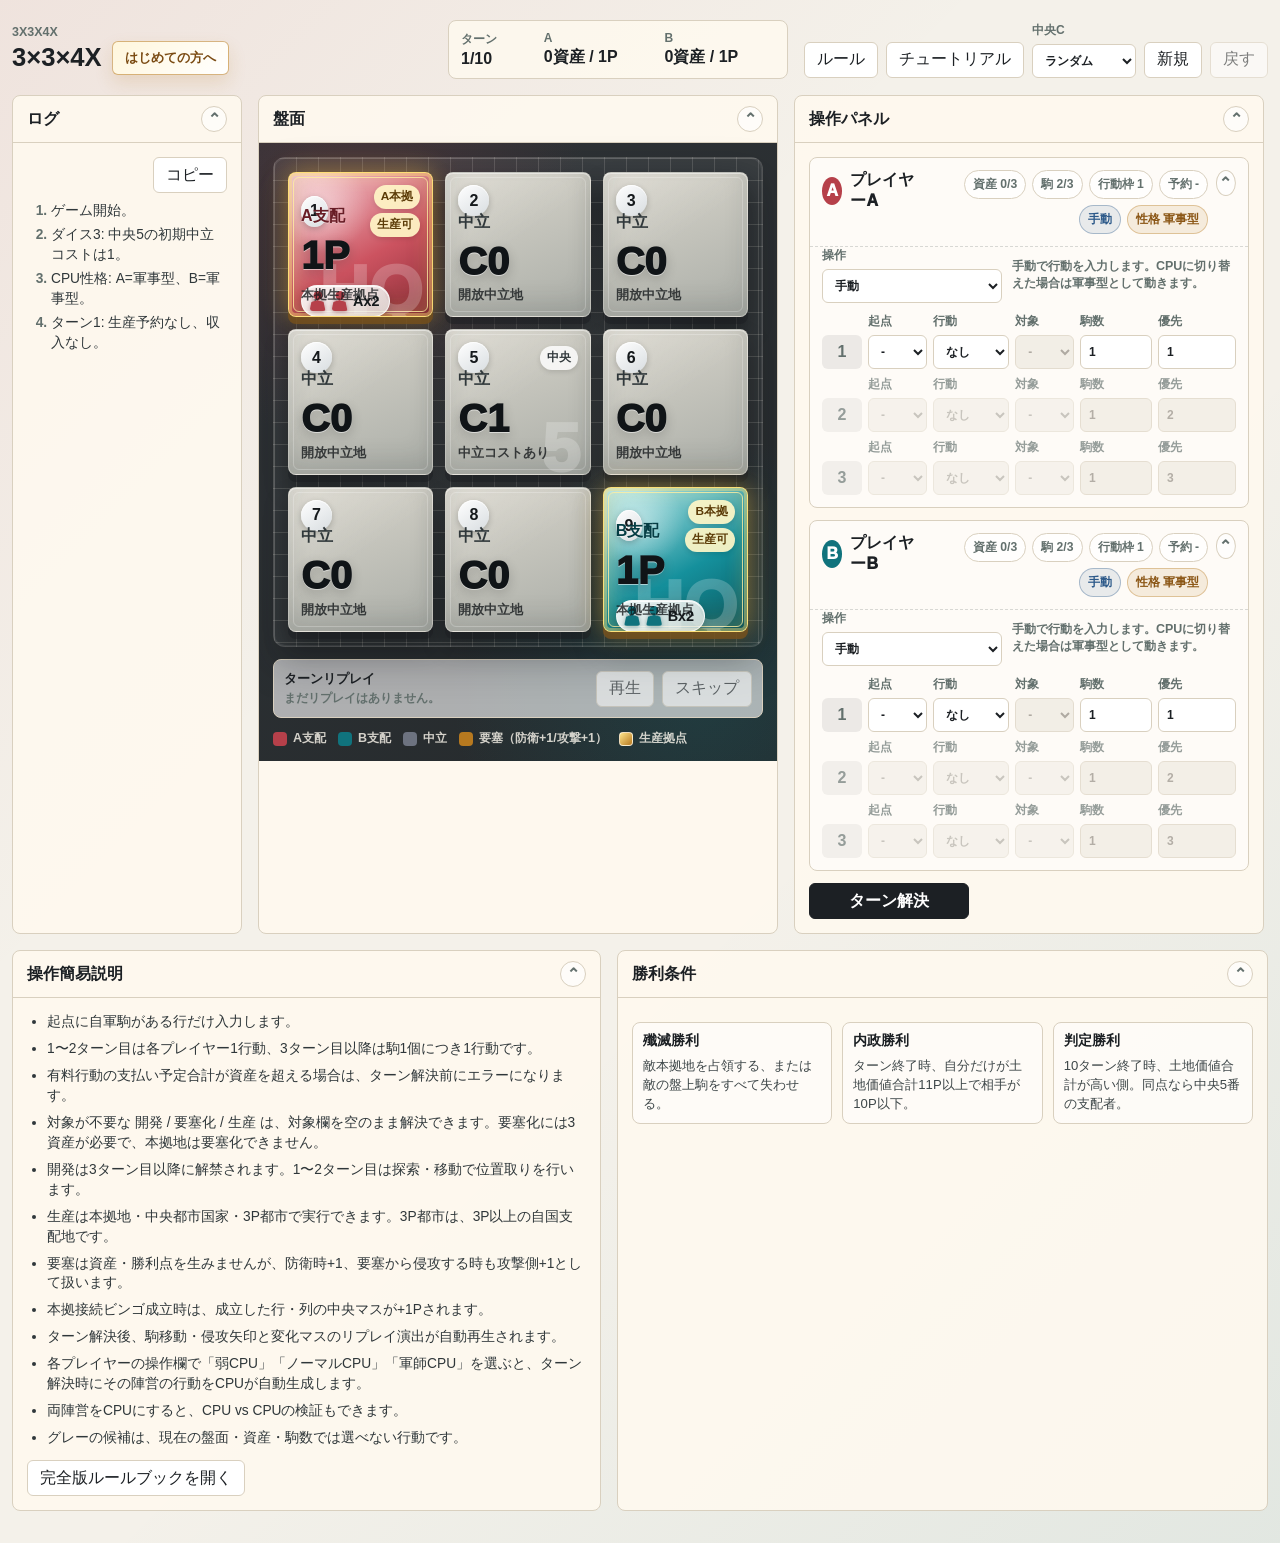
==== commit a895587f: "導入ページ、チュートリアルを作成" ====
--- a/index.html
+++ b/index.html
@@ -11,11 +11,15 @@
     <header class="top-bar">
       <div>
         <p class="eyebrow">3x3x4X</p>
-        <h1>3×3×4X</h1>
+        <div class="brand-line">
+          <h1>3×3×4X</h1>
+          <a class="intro-cta" href="intro.html">はじめての方へ</a>
+        </div>
       </div>
       <div class="turn-card" id="turnSummary"></div>
       <div class="top-actions">
         <a class="button-link" href="3x3x4x-rulebook.html" target="_blank" rel="noreferrer">ルール</a>
+        <button type="button" id="tutorialButton">チュートリアル</button>
         <label class="field compact">
           <span>中央C</span>
           <select id="centralSeed">
--- a/3x3x4x-core-prototype.css
+++ b/3x3x4x-core-prototype.css
@@ -80,6 +80,64 @@
   font-weight: 700;
 }
 
+.tutorial-overlay[hidden] {
+  display: none;
+}
+
+.tutorial-overlay {
+  position: fixed;
+  inset: 0;
+  z-index: 60;
+  pointer-events: none;
+}
+
+.tutorial-card {
+  position: absolute;
+  right: 24px;
+  bottom: 24px;
+  width: min(420px, calc(100vw - 32px));
+  padding: 16px;
+  border: 1px solid rgba(28, 32, 36, 0.22);
+  border-radius: 8px;
+  background: rgba(255, 250, 240, 0.98);
+  box-shadow: 0 18px 48px rgba(28, 32, 36, 0.26);
+  pointer-events: auto;
+}
+
+.tutorial-progress {
+  color: var(--muted);
+  font-size: 0.76rem;
+  font-weight: 900;
+  margin-bottom: 8px;
+}
+
+.tutorial-card h2 {
+  font-size: 1.05rem;
+  margin-bottom: 8px;
+}
+
+.tutorial-card p {
+  color: #34403e;
+  font-size: 0.92rem;
+  font-weight: 650;
+  line-height: 1.6;
+}
+
+.tutorial-actions {
+  display: flex;
+  justify-content: flex-end;
+  gap: 8px;
+  margin-top: 14px;
+}
+
+.tutorial-focus {
+  position: relative;
+  z-index: 45;
+  outline: 3px solid rgba(183, 121, 31, 0.9);
+  outline-offset: 4px;
+  box-shadow: 0 0 0 8px rgba(183, 121, 31, 0.16), 0 18px 42px rgba(28, 32, 36, 0.18);
+}
+
 .app-shell {
   width: min(1680px, calc(100vw - 24px));
   margin: 0 auto;
@@ -113,6 +171,33 @@
 h1 {
   font-size: clamp(1.55rem, 2vw, 2.1rem);
   line-height: 1.1;
+}
+
+.brand-line {
+  display: flex;
+  flex-wrap: wrap;
+  gap: 10px;
+  align-items: center;
+}
+
+.intro-cta {
+  display: inline-grid;
+  place-items: center;
+  min-height: 34px;
+  border: 1px solid rgba(183, 121, 31, 0.55);
+  border-radius: 6px;
+  background: linear-gradient(135deg, #fff6dc, #ffffff);
+  color: #7a4a12;
+  padding: 0 12px;
+  text-decoration: none;
+  font-size: 0.82rem;
+  font-weight: 900;
+  box-shadow: 0 8px 18px rgba(183, 121, 31, 0.16);
+}
+
+.intro-cta:hover {
+  border-color: var(--gold);
+  color: #5c370c;
 }
 
 h2 {
@@ -1143,6 +1228,21 @@
 }
 
 @media (max-width: 640px) {
+  .tutorial-card {
+    right: 12px;
+    bottom: 12px;
+    width: calc(100vw - 24px);
+  }
+
+  .tutorial-actions {
+    display: grid;
+    grid-template-columns: 1fr 1fr;
+  }
+
+  .tutorial-actions button:last-child {
+    grid-column: 1 / -1;
+  }
+
   .replay-strip {
     align-items: stretch;
     flex-direction: column;
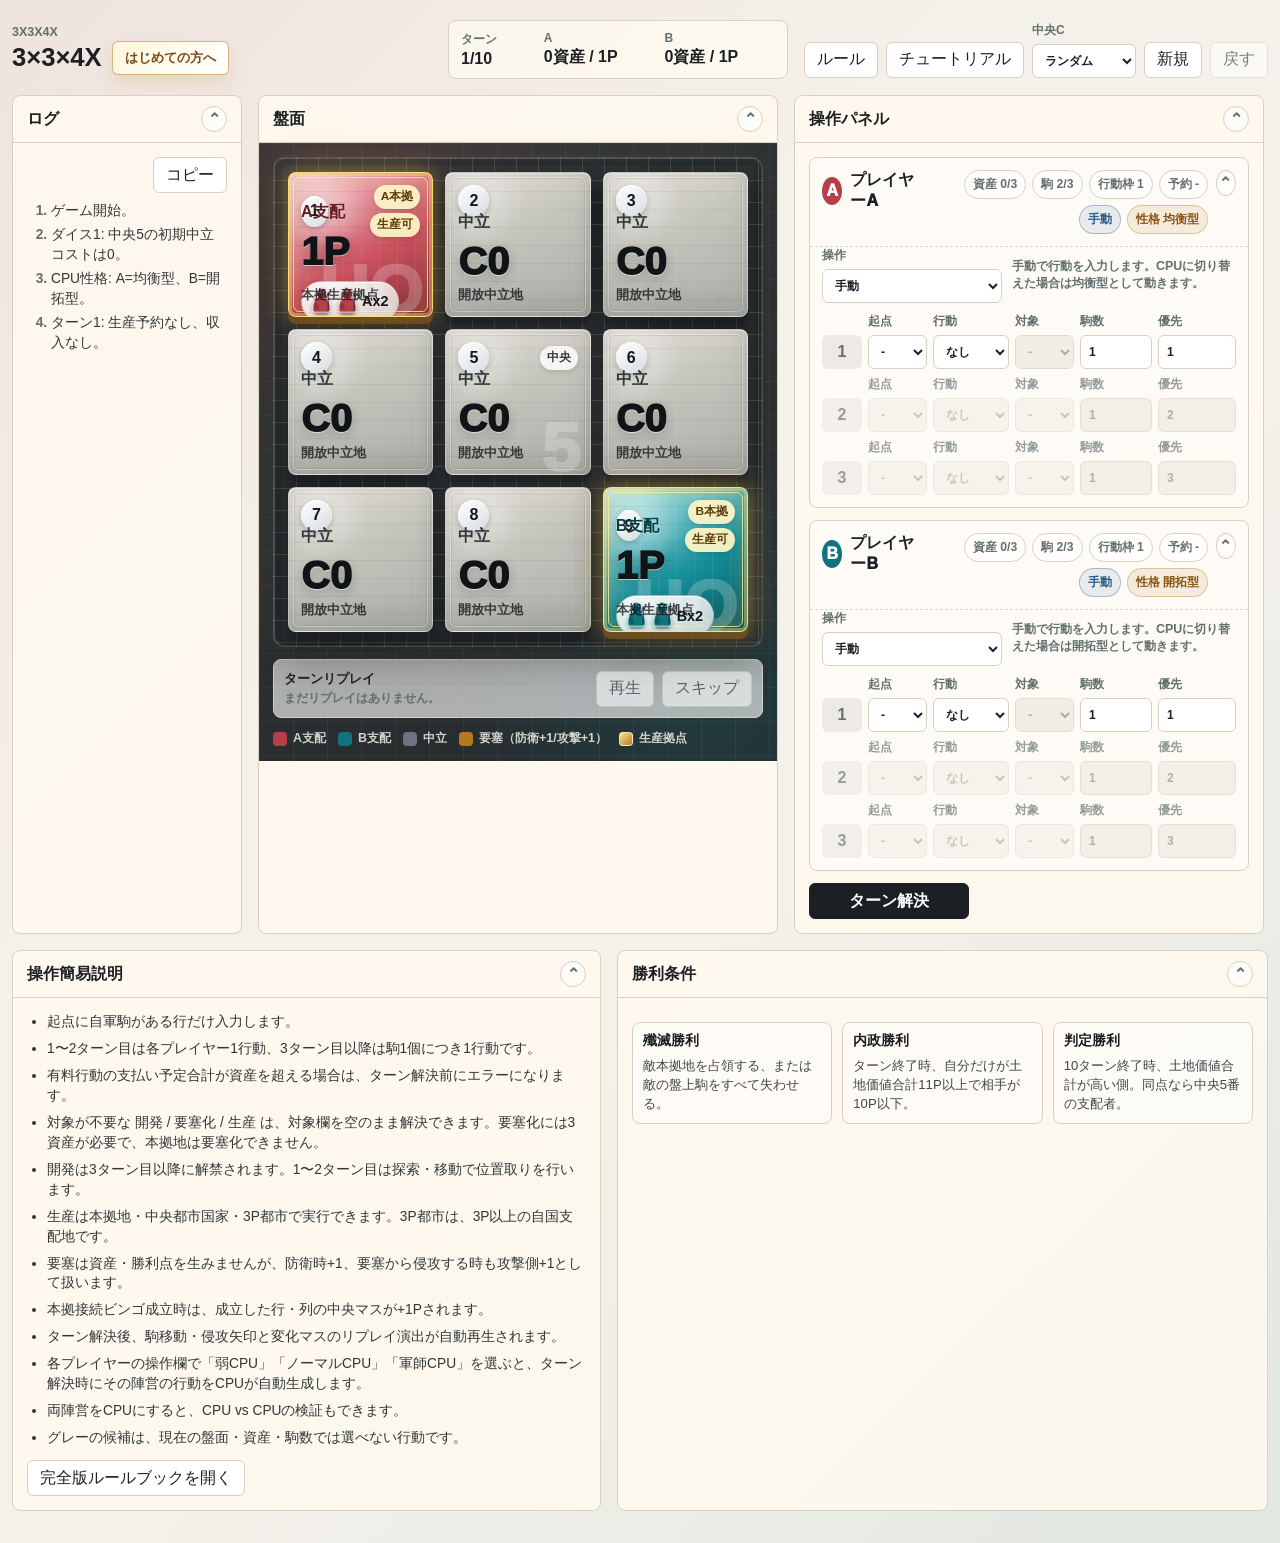
==== commit 2f273b36: "Add Google Analytics tracking code Added Google Analytics tracking script to index.html." ====
--- a/index.html
+++ b/index.html
@@ -6,6 +6,14 @@
   <title>3x3x4X Core Prototype</title>
   <link rel="stylesheet" href="3x3x4x-core-prototype.css">
 </head>
+<!-- Google tag (gtag.js) -->
+<script async src="https://www.googletagmanager.com/gtag/js?id=G-SP3YJPJKHR"></script>
+<script>
+  window.dataLayer = window.dataLayer || [];
+  function gtag(){dataLayer.push(arguments);}
+  gtag('js', new Date());
+  gtag('config', 'G-SP3YJPJKHR');
+</script>
 <body>
   <main class="app-shell">
     <header class="top-bar">
--- a/3x3x4x-core-prototype.css
+++ b/3x3x4x-core-prototype.css
@@ -354,9 +354,12 @@
 .board-body {
   position: relative;
   background:
+    linear-gradient(90deg, rgba(255, 250, 240, 0.05) 0 1px, transparent 1px 100%),
+    linear-gradient(rgba(255, 250, 240, 0.04) 0 1px, transparent 1px 100%),
     radial-gradient(circle at 18% 10%, rgba(182, 64, 74, 0.2), transparent 34%),
     radial-gradient(circle at 86% 88%, rgba(16, 115, 125, 0.24), transparent 36%),
     linear-gradient(145deg, #303438, var(--board-deck));
+  background-size: 34px 34px, 34px 34px, auto, auto, auto;
 }
 
 .board {
@@ -370,14 +373,19 @@
   border: 1px solid rgba(255, 250, 240, 0.18);
   border-radius: 12px;
   background:
+    radial-gradient(circle at 50% 50%, rgba(255, 214, 112, 0.13), transparent 19%),
+    linear-gradient(135deg, rgba(255, 255, 255, 0.08), transparent 44%),
     linear-gradient(var(--board-grid) 1px, transparent 1px),
     linear-gradient(90deg, var(--board-grid) 1px, transparent 1px),
-    radial-gradient(circle at 50% 50%, rgba(255, 250, 240, 0.08), transparent 62%);
-  background-size: 22px 22px, 22px 22px, auto;
+    radial-gradient(circle at 50% 50%, rgba(255, 250, 240, 0.08), transparent 62%),
+    linear-gradient(145deg, rgba(23, 27, 29, 0.88), rgba(44, 49, 51, 0.88));
+  background-size: auto, auto, 22px 22px, 22px 22px, auto, auto;
   box-shadow:
     inset 0 0 0 1px rgba(255, 255, 255, 0.08),
+    inset 0 0 0 8px rgba(0, 0, 0, 0.12),
     inset 0 18px 42px rgba(255, 255, 255, 0.08),
-    0 18px 38px rgba(20, 22, 24, 0.24);
+    0 18px 38px rgba(20, 22, 24, 0.24),
+    0 0 42px rgba(255, 210, 116, 0.12);
 }
 
 .cell {
@@ -391,8 +399,12 @@
   border: 1px solid rgba(255, 250, 240, 0.18);
   border-radius: 8px;
   background:
+    linear-gradient(90deg, rgba(255, 255, 255, 0.05) 0 1px, transparent 1px 100%),
+    linear-gradient(rgba(0, 0, 0, 0.05) 0 1px, transparent 1px 100%),
+    radial-gradient(circle at 24% 18%, rgba(255, 255, 255, 0.34), transparent 28%),
     linear-gradient(145deg, rgba(255, 255, 255, 0.2), transparent 48%),
     linear-gradient(160deg, #d8d5cb, #abaea8);
+  background-size: 18px 18px, 18px 18px, auto, auto, auto;
   box-shadow:
     inset 0 1px 0 rgba(255, 255, 255, 0.45),
     inset 0 -14px 24px rgba(32, 35, 37, 0.13),
@@ -415,8 +427,11 @@
   content: "";
   position: absolute;
   inset: 4px;
-  border: 1px solid rgba(255, 255, 255, 0.24);
+  border: 1px solid rgba(255, 255, 255, 0.32);
   border-radius: 6px;
+  box-shadow:
+    inset 0 0 0 1px rgba(0, 0, 0, 0.08),
+    inset 0 0 22px rgba(255, 250, 240, 0.1);
   pointer-events: none;
 }
 
@@ -433,8 +448,11 @@
 
 .cell.owner-A {
   background:
+    linear-gradient(90deg, rgba(255, 238, 238, 0.07) 0 1px, transparent 1px 100%),
+    linear-gradient(rgba(92, 21, 29, 0.08) 0 1px, transparent 1px 100%),
     radial-gradient(circle at 24% 24%, rgba(255, 255, 255, 0.42), transparent 30%),
     linear-gradient(150deg, #f8d2d7, #cc5360 58%, #8b2d38);
+  background-size: 18px 18px, 18px 18px, auto, auto;
   border-color: rgba(255, 210, 218, 0.95);
   box-shadow:
     inset 0 1px 0 rgba(255, 255, 255, 0.62),
@@ -446,8 +464,11 @@
 
 .cell.owner-B {
   background:
+    linear-gradient(90deg, rgba(227, 255, 252, 0.08) 0 1px, transparent 1px 100%),
+    linear-gradient(rgba(3, 60, 66, 0.08) 0 1px, transparent 1px 100%),
     radial-gradient(circle at 24% 24%, rgba(255, 255, 255, 0.42), transparent 30%),
     linear-gradient(150deg, #c6f0ed, #15909c 58%, #0a5961);
+  background-size: 18px 18px, 18px 18px, auto, auto;
   border-color: rgba(201, 255, 252, 0.95);
   box-shadow:
     inset 0 1px 0 rgba(255, 255, 255, 0.62),
@@ -465,6 +486,14 @@
     0 7px 0 #77511d,
     0 0 24px rgba(183, 121, 31, 0.5),
     0 16px 32px rgba(0, 0, 0, 0.26);
+}
+
+.cell.fortified::before {
+  border-color: rgba(255, 232, 150, 0.96);
+  box-shadow:
+    inset 0 0 0 2px rgba(80, 54, 15, 0.2),
+    inset 0 0 24px rgba(255, 215, 95, 0.18),
+    0 0 18px rgba(255, 210, 95, 0.34);
 }
 
 
@@ -596,72 +625,85 @@
 
 .pieces {
   display: flex;
-  gap: 7px;
+  gap: 8px;
   flex-wrap: wrap;
 }
 
 .piece-stack {
   display: inline-flex;
-  gap: 5px;
+  gap: 3px;
   align-items: center;
-  min-height: 30px;
+  min-height: 38px;
   border-radius: 999px;
   background:
-    linear-gradient(145deg, rgba(255, 255, 255, 0.92), rgba(231, 234, 230, 0.78));
-  border: 1px solid rgba(255, 255, 255, 0.74);
+    linear-gradient(145deg, rgba(255, 255, 255, 0.96), rgba(231, 234, 230, 0.82));
+  border: 1px solid rgba(255, 255, 255, 0.86);
   box-shadow:
     inset 0 1px 0 rgba(255, 255, 255, 0.82),
-    0 4px 9px rgba(0, 0, 0, 0.18);
+    inset 0 -7px 12px rgba(26, 31, 33, 0.06),
+    0 4px 9px rgba(0, 0, 0, 0.2);
   color: #15191c;
-  padding: 4px 10px 4px 7px;
+  padding: 4px 10px 4px 8px;
   font-size: 0.9rem;
   font-weight: 900;
 }
 
-.piece-dot {
-  position: relative;
-  display: inline-block;
-  width: 17px;
-  height: 22px;
-  flex: 0 0 17px;
+.piece-stack.A {
+  border-color: rgba(182, 64, 74, 0.32);
+  box-shadow:
+    inset 0 1px 0 rgba(255, 255, 255, 0.88),
+    inset 0 -7px 12px rgba(182, 64, 74, 0.08),
+    0 4px 10px rgba(112, 20, 30, 0.2);
+}
+
+.piece-stack.B {
+  border-color: rgba(16, 115, 125, 0.34);
+  box-shadow:
+    inset 0 1px 0 rgba(255, 255, 255, 0.88),
+    inset 0 -7px 12px rgba(16, 115, 125, 0.08),
+    0 4px 10px rgba(5, 75, 82, 0.2);
+}
+
+.piece-soldier {
+  display: block;
+  width: 23px;
+  height: 31px;
+  flex: 0 0 23px;
   color: var(--neutral);
-}
-
-.piece-dot::before,
-.piece-dot::after {
-  content: "";
-  position: absolute;
-  left: 50%;
-  background: currentColor;
-  transform: translateX(-50%);
-}
-
-.piece-dot::before {
-  top: 1px;
-  width: 9px;
-  height: 9px;
-  border-radius: 50%;
-  box-shadow:
-    0 0 0 1px rgba(255, 255, 255, 0.78),
-    0 2px 4px rgba(0, 0, 0, 0.22);
-}
-
-.piece-dot::after {
-  top: 10px;
-  width: 16px;
-  height: 11px;
-  border-radius: 5px 5px 3px 3px;
-  clip-path: polygon(50% 0, 88% 18%, 100% 100%, 0 100%, 12% 18%);
-}
-
-.piece-dot.A {
+  overflow: visible;
+}
+
+.piece-soldier .soldier-shadow {
+  fill: rgba(0, 0, 0, 0.18);
+}
+
+.piece-soldier .soldier-body {
+  fill: currentColor;
+  stroke: rgba(255, 255, 255, 0.82);
+  stroke-width: 1.15;
+  stroke-linejoin: round;
+}
+
+.piece-soldier .soldier-crest {
+  fill: rgba(255, 255, 255, 0.34);
+}
+
+.piece-soldier .soldier-shield {
+  fill: rgba(0, 0, 0, 0.18);
+}
+
+.piece-soldier .soldier-spear {
+  fill: rgba(26, 31, 33, 0.76);
+}
+
+.piece-soldier.A {
   color: var(--a);
-  filter: drop-shadow(0 1px 2px rgba(112, 20, 30, 0.42));
-}
-
-.piece-dot.B {
+  filter: drop-shadow(0 2px 2px rgba(112, 20, 30, 0.42));
+}
+
+.piece-soldier.B {
   color: var(--b);
-  filter: drop-shadow(0 1px 2px rgba(5, 75, 82, 0.42));
+  filter: drop-shadow(0 2px 2px rgba(5, 75, 82, 0.42));
 }
 
 .owner-a {
@@ -985,6 +1027,22 @@
     gap: 5px;
   }
 
+  .pieces {
+    gap: 5px;
+  }
+
+  .piece-stack {
+    min-height: 31px;
+    padding: 3px 7px 3px 5px;
+    font-size: 0.76rem;
+  }
+
+  .piece-soldier {
+    width: 18px;
+    height: 25px;
+    flex-basis: 18px;
+  }
+
   .cell::after {
     right: 5px;
     bottom: -5px;
@@ -1119,6 +1177,260 @@
 
 .replay-target {
   border-color: rgba(183, 121, 31, 0.95);
+}
+
+.bingo-cell {
+  z-index: 5;
+  transform: translateY(-4px) scale(1.025);
+  animation: bingo-cell-pulse 1700ms ease both;
+}
+
+.bingo-cell::before {
+  border-color: rgba(255, 237, 155, 0.98);
+  box-shadow:
+    inset 0 0 0 2px rgba(255, 237, 155, 0.34),
+    inset 0 0 30px rgba(255, 217, 103, 0.24),
+    0 0 26px rgba(255, 211, 82, 0.68);
+}
+
+.bingo-A {
+  box-shadow:
+    0 0 0 4px rgba(255, 220, 120, 0.3),
+    0 0 34px rgba(182, 64, 74, 0.58),
+    0 18px 34px rgba(28, 32, 36, 0.26);
+}
+
+.bingo-B {
+  box-shadow:
+    0 0 0 4px rgba(255, 220, 120, 0.3),
+    0 0 34px rgba(16, 115, 125, 0.62),
+    0 18px 34px rgba(28, 32, 36, 0.26);
+}
+
+.bingo-bonus .value-label {
+  color: #fff3b0;
+  text-shadow:
+    0 0 8px rgba(255, 214, 96, 0.95),
+    0 3px 14px rgba(0, 0, 0, 0.45);
+  animation: bingo-bonus-pop 1700ms ease both;
+}
+
+.bingo-line {
+  fill: none;
+  stroke: rgba(255, 226, 116, 0.95);
+  stroke-width: 5.4;
+  stroke-linecap: round;
+  filter: drop-shadow(0 0 8px rgba(255, 226, 116, 0.85)) drop-shadow(0 0 16px rgba(255, 178, 72, 0.5));
+  animation: bingo-line-draw 1700ms ease both;
+}
+
+.bingo-line-A {
+  stroke: rgba(255, 208, 112, 0.98);
+}
+
+.bingo-line-B {
+  stroke: rgba(168, 244, 245, 0.96);
+  filter: drop-shadow(0 0 8px rgba(168, 244, 245, 0.88)) drop-shadow(0 0 16px rgba(255, 226, 116, 0.52));
+}
+
+.bingo-ring {
+  fill: none;
+  stroke: rgba(255, 250, 220, 0.96);
+  stroke-width: 2.8;
+  filter: drop-shadow(0 0 8px rgba(255, 226, 116, 0.9));
+  animation: bingo-ring-pop 1700ms ease both;
+}
+
+.bingo-spark {
+  fill: rgba(255, 250, 220, 0.98);
+  filter: drop-shadow(0 0 8px rgba(255, 250, 220, 1));
+  animation: bingo-spark 1700ms ease both;
+}
+
+.bingo-callout {
+  position: absolute;
+  left: var(--callout-x, 50%);
+  top: var(--callout-y, 50%);
+  z-index: 12;
+  display: grid;
+  gap: 2px;
+  min-width: 170px;
+  padding: 10px 16px;
+  border: 1px solid rgba(255, 239, 171, 0.92);
+  border-radius: 8px;
+  background: rgba(28, 32, 36, 0.88);
+  color: #fff7d4;
+  text-align: center;
+  transform: translate(-50%, -50%);
+  box-shadow:
+    0 0 0 5px rgba(255, 226, 116, 0.18),
+    0 18px 38px rgba(0, 0, 0, 0.34);
+  pointer-events: none;
+  animation: bingo-callout 1700ms ease both;
+}
+
+.bingo-callout strong {
+  font-size: 1.35rem;
+  font-weight: 950;
+  letter-spacing: 0;
+}
+
+.bingo-callout span {
+  font-size: 0.82rem;
+  font-weight: 900;
+}
+
+.event-cell {
+  z-index: 5;
+  transform: translateY(-3px) scale(1.018);
+}
+
+.event-cell::before {
+  border-color: rgba(255, 250, 240, 0.9);
+  box-shadow:
+    inset 0 0 0 2px rgba(255, 255, 255, 0.16),
+    inset 0 0 28px rgba(255, 255, 255, 0.14),
+    0 0 24px rgba(255, 255, 255, 0.28);
+}
+
+.event-city {
+  animation: event-city-rise 1450ms ease both;
+  box-shadow:
+    0 0 0 4px rgba(255, 226, 116, 0.32),
+    0 0 34px rgba(255, 194, 65, 0.62),
+    0 18px 34px rgba(28, 32, 36, 0.24);
+}
+
+.event-city-target .value-label {
+  color: #fff2ad;
+  text-shadow:
+    0 0 8px rgba(255, 224, 118, 0.98),
+    0 4px 14px rgba(0, 0, 0, 0.42);
+  animation: event-value-burst 1450ms ease both;
+}
+
+.event-produce {
+  animation: event-produce-pop 1300ms ease both;
+  box-shadow:
+    0 0 0 4px rgba(255, 250, 240, 0.3),
+    0 0 30px rgba(96, 205, 132, 0.62),
+    0 18px 34px rgba(28, 32, 36, 0.24);
+}
+
+.event-produce .piece-stack {
+  animation: event-unit-arrive 1300ms ease both;
+}
+
+.event-fortify {
+  animation: event-fortify-build 1350ms ease both;
+  box-shadow:
+    0 0 0 4px rgba(255, 226, 116, 0.34),
+    0 0 34px rgba(255, 196, 72, 0.66),
+    0 18px 34px rgba(28, 32, 36, 0.24);
+}
+
+.event-fortify::before {
+  border-color: rgba(255, 238, 150, 0.98);
+  box-shadow:
+    inset 0 0 0 3px rgba(255, 220, 110, 0.26),
+    inset 0 0 28px rgba(255, 220, 110, 0.22),
+    0 0 28px rgba(255, 210, 88, 0.68);
+}
+
+.event-center {
+  animation: event-center-capture 1400ms ease both;
+  box-shadow:
+    0 0 0 4px rgba(255, 250, 240, 0.34),
+    0 0 42px rgba(92, 210, 235, 0.72),
+    0 0 56px rgba(255, 208, 98, 0.42),
+    0 18px 34px rgba(28, 32, 36, 0.24);
+}
+
+.event-center-target::before {
+  border-color: rgba(210, 250, 255, 0.98);
+  box-shadow:
+    inset 0 0 0 3px rgba(255, 235, 130, 0.24),
+    inset 0 0 34px rgba(92, 210, 235, 0.26),
+    0 0 30px rgba(92, 210, 235, 0.72);
+}
+
+.event-battle {
+  animation: event-battle-shock 1250ms ease both;
+  box-shadow:
+    0 0 0 4px rgba(255, 82, 82, 0.22),
+    0 0 34px rgba(255, 82, 82, 0.58),
+    0 18px 34px rgba(28, 32, 36, 0.28);
+}
+
+.event-battle-target::before {
+  border-color: rgba(255, 195, 125, 0.98);
+  box-shadow:
+    inset 0 0 0 3px rgba(255, 90, 80, 0.22),
+    inset 0 0 32px rgba(255, 92, 70, 0.22),
+    0 0 28px rgba(255, 92, 70, 0.68);
+}
+
+.event-callout {
+  position: absolute;
+  left: var(--callout-x, 50%);
+  top: var(--callout-y, 50%);
+  z-index: 12;
+  display: grid;
+  gap: 2px;
+  min-width: 168px;
+  padding: 10px 16px;
+  border: 1px solid rgba(255, 250, 240, 0.78);
+  border-radius: 8px;
+  background: rgba(28, 32, 36, 0.88);
+  color: #fffaf0;
+  text-align: center;
+  transform: translate(-50%, -50%);
+  box-shadow:
+    0 0 0 5px rgba(255, 255, 255, 0.12),
+    0 18px 38px rgba(0, 0, 0, 0.34);
+  pointer-events: none;
+  animation: event-callout 1300ms ease both;
+}
+
+.event-callout strong {
+  font-size: 1.18rem;
+  font-weight: 950;
+  letter-spacing: 0;
+}
+
+.event-callout span {
+  font-size: 0.78rem;
+  font-weight: 900;
+}
+
+.event-callout-city {
+  border-color: rgba(255, 226, 116, 0.95);
+  color: #fff4bd;
+  box-shadow: 0 0 0 5px rgba(255, 226, 116, 0.16), 0 18px 38px rgba(0, 0, 0, 0.34);
+}
+
+.event-callout-produce {
+  border-color: rgba(125, 232, 158, 0.9);
+  color: #dfffe6;
+  box-shadow: 0 0 0 5px rgba(125, 232, 158, 0.14), 0 18px 38px rgba(0, 0, 0, 0.34);
+}
+
+.event-callout-fortify {
+  border-color: rgba(255, 226, 116, 0.95);
+  color: #fff1b0;
+  box-shadow: 0 0 0 5px rgba(255, 226, 116, 0.16), 0 18px 38px rgba(0, 0, 0, 0.34);
+}
+
+.event-callout-center {
+  border-color: rgba(165, 241, 255, 0.95);
+  color: #dffbff;
+  box-shadow: 0 0 0 5px rgba(92, 210, 235, 0.16), 0 18px 38px rgba(0, 0, 0, 0.34);
+}
+
+.event-callout-battle {
+  border-color: rgba(255, 150, 115, 0.95);
+  color: #ffe1d2;
+  box-shadow: 0 0 0 5px rgba(255, 90, 70, 0.14), 0 18px 38px rgba(0, 0, 0, 0.34);
 }
 
 .replay-strip {
@@ -1211,6 +1523,101 @@
   100% { opacity: 1; transform: scale(1); transform-origin: center; }
 }
 
+@keyframes bingo-cell-pulse {
+  0% { filter: brightness(1); }
+  16% { filter: brightness(1.25) saturate(1.18); }
+  45% { filter: brightness(1.12) saturate(1.12); }
+  100% { filter: brightness(1); }
+}
+
+@keyframes bingo-bonus-pop {
+  0% { transform: scale(1); }
+  18% { transform: scale(1.32); }
+  48% { transform: scale(1.08); }
+  100% { transform: scale(1); }
+}
+
+@keyframes bingo-line-draw {
+  0% { opacity: 0; stroke-dasharray: 1 130; stroke-dashoffset: 130; }
+  16% { opacity: 1; }
+  58% { opacity: 1; stroke-dasharray: 130 0; stroke-dashoffset: 0; }
+  100% { opacity: 0.78; stroke-dasharray: 130 0; stroke-dashoffset: 0; }
+}
+
+@keyframes bingo-ring-pop {
+  0% { opacity: 0; r: 4; }
+  25% { opacity: 1; r: 18; }
+  62% { opacity: 0.9; r: 14; }
+  100% { opacity: 0; r: 24; }
+}
+
+@keyframes bingo-spark {
+  0% { opacity: 0; r: 1; }
+  22% { opacity: 1; r: 4; }
+  100% { opacity: 0; r: 9; }
+}
+
+@keyframes bingo-callout {
+  0% { opacity: 0; transform: translate(-50%, -44%) scale(0.86); }
+  18% { opacity: 1; transform: translate(-50%, -50%) scale(1.05); }
+  70% { opacity: 1; transform: translate(-50%, -50%) scale(1); }
+  100% { opacity: 0; transform: translate(-50%, -56%) scale(0.96); }
+}
+
+@keyframes event-city-rise {
+  0% { filter: brightness(1); transform: translateY(0) scale(1); }
+  24% { filter: brightness(1.28) saturate(1.2); transform: translateY(-6px) scale(1.04); }
+  100% { filter: brightness(1); transform: translateY(-3px) scale(1.018); }
+}
+
+@keyframes event-value-burst {
+  0% { transform: scale(1); }
+  24% { transform: scale(1.32); }
+  58% { transform: scale(1.08); }
+  100% { transform: scale(1); }
+}
+
+@keyframes event-produce-pop {
+  0% { filter: brightness(1); transform: translateY(0) scale(1); }
+  20% { filter: brightness(1.18) saturate(1.14); transform: translateY(-4px) scale(1.035); }
+  100% { filter: brightness(1); transform: translateY(-3px) scale(1.018); }
+}
+
+@keyframes event-unit-arrive {
+  0% { transform: translateY(6px) scale(0.88); opacity: 0.55; }
+  28% { transform: translateY(-4px) scale(1.12); opacity: 1; }
+  100% { transform: translateY(0) scale(1); opacity: 1; }
+}
+
+@keyframes event-fortify-build {
+  0% { filter: brightness(1); transform: translateY(0) scale(1); }
+  18% { filter: brightness(1.25) saturate(1.2); transform: translateY(-5px) scale(1.04); }
+  44% { filter: brightness(1.08) saturate(1.08); transform: translateY(-2px) scale(1.01); }
+  100% { filter: brightness(1); transform: translateY(-3px) scale(1.018); }
+}
+
+@keyframes event-center-capture {
+  0% { filter: brightness(1); transform: translateY(0) scale(1); }
+  18% { filter: brightness(1.35) saturate(1.26); transform: translateY(-7px) scale(1.06); }
+  50% { filter: brightness(1.14) saturate(1.12); transform: translateY(-3px) scale(1.025); }
+  100% { filter: brightness(1); transform: translateY(-3px) scale(1.018); }
+}
+
+@keyframes event-battle-shock {
+  0% { filter: brightness(1); transform: translate(0, 0) scale(1); }
+  12% { filter: brightness(1.25) saturate(1.25); transform: translate(-2px, -3px) scale(1.035); }
+  24% { transform: translate(2px, -1px) scale(1.025); }
+  38% { transform: translate(-1px, -2px) scale(1.018); }
+  100% { filter: brightness(1); transform: translateY(-3px) scale(1.018); }
+}
+
+@keyframes event-callout {
+  0% { opacity: 0; transform: translate(-50%, -44%) scale(0.9); }
+  18% { opacity: 1; transform: translate(-50%, -50%) scale(1.04); }
+  72% { opacity: 1; transform: translate(-50%, -50%) scale(1); }
+  100% { opacity: 0; transform: translate(-50%, -55%) scale(0.96); }
+}
+
 @media (prefers-reduced-motion: reduce) {
   .cell,
   .cell-changed,
@@ -1221,7 +1628,17 @@
   .changed-fort,
   .changed-neutral .value-label,
   .board-arrow,
-  .arrow-head {
+  .arrow-head,
+  .bingo-cell,
+  .bingo-bonus .value-label,
+  .bingo-line,
+  .bingo-ring,
+  .bingo-spark,
+  .bingo-callout,
+  .event-cell,
+  .event-city-target .value-label,
+  .event-produce .piece-stack,
+  .event-callout {
     animation: none !important;
     transition: none !important;
   }
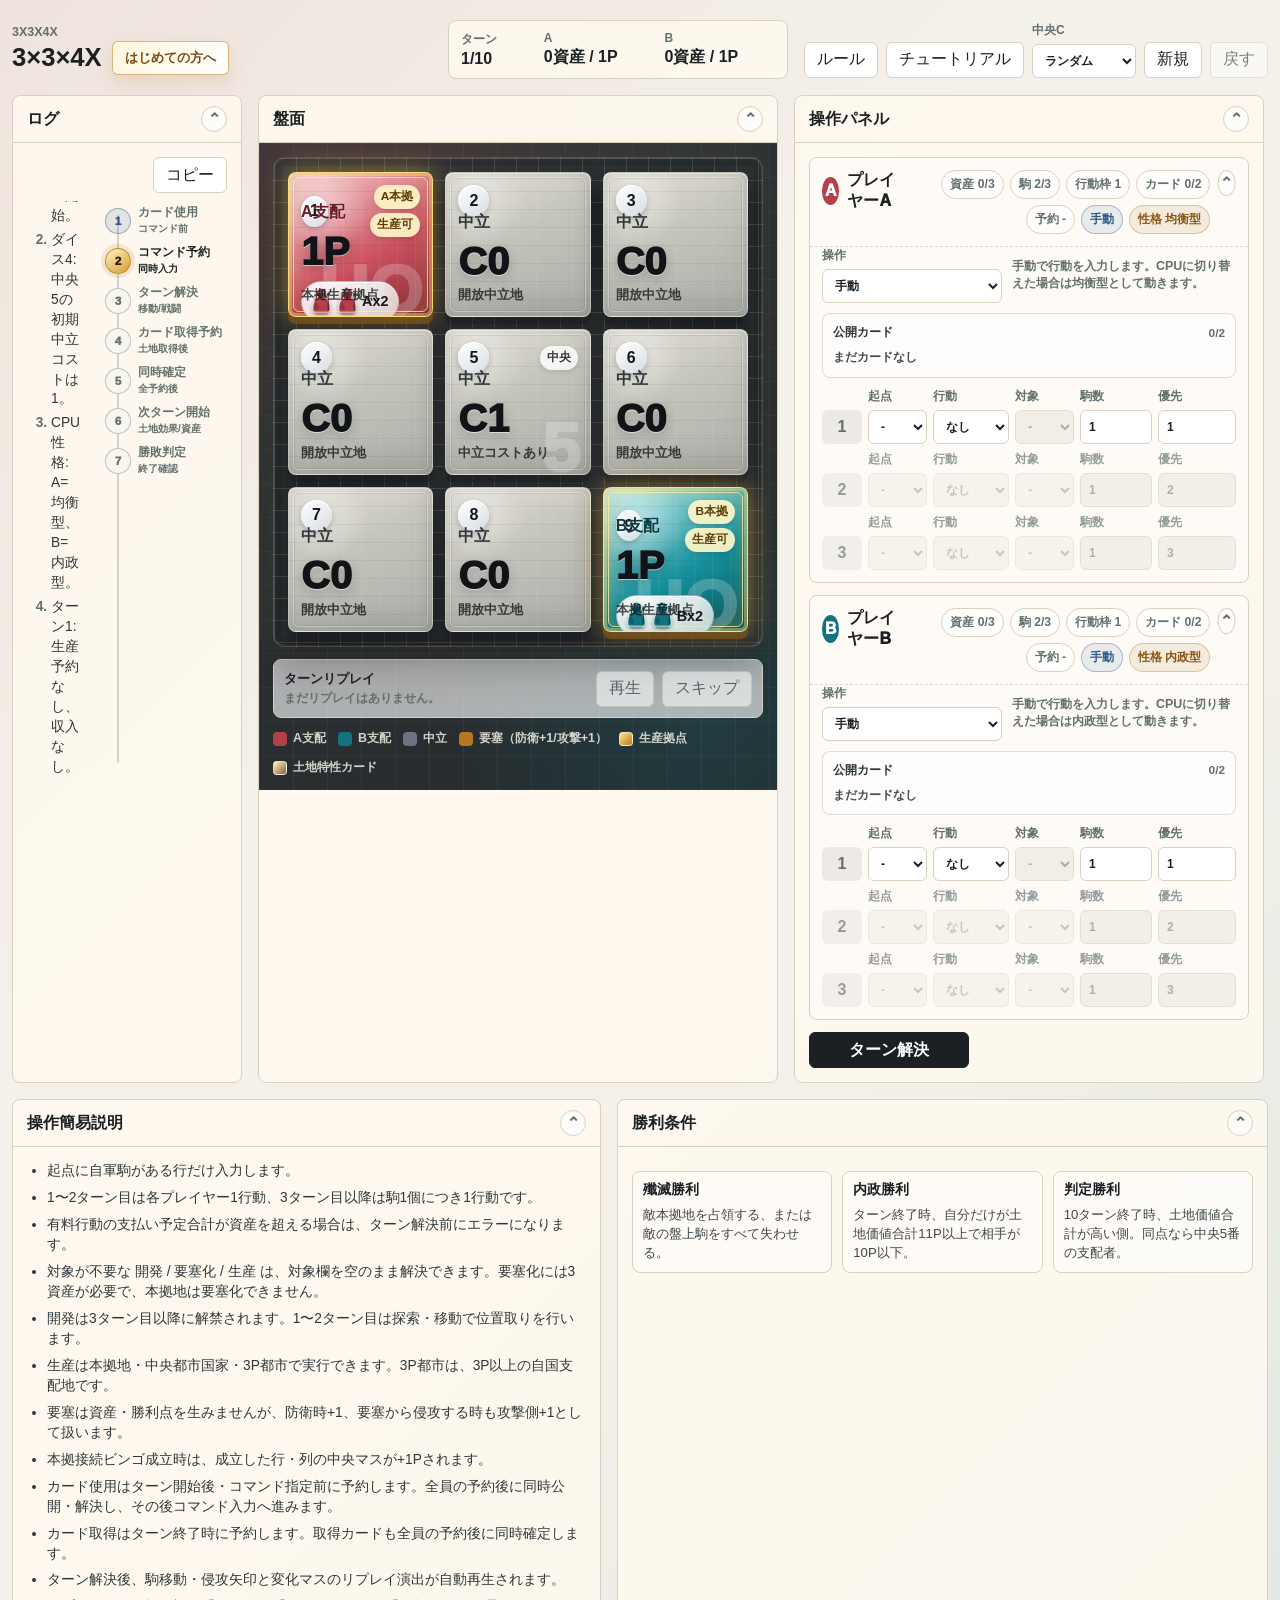
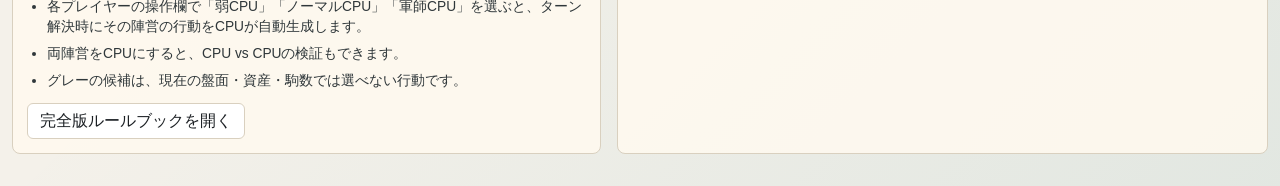
==== commit 762bfce8: "Card用機能セットの追加" ====
--- a/index.html
+++ b/index.html
@@ -6,14 +6,6 @@
   <title>3x3x4X Core Prototype</title>
   <link rel="stylesheet" href="3x3x4x-core-prototype.css">
 </head>
-<!-- Google tag (gtag.js) -->
-<script async src="https://www.googletagmanager.com/gtag/js?id=G-SP3YJPJKHR"></script>
-<script>
-  window.dataLayer = window.dataLayer || [];
-  function gtag(){dataLayer.push(arguments);}
-  gtag('js', new Date());
-  gtag('config', 'G-SP3YJPJKHR');
-</script>
 <body>
   <main class="app-shell">
     <header class="top-bar">
@@ -51,7 +43,10 @@
           <div class="log-tools">
             <button type="button" id="copyLogButton">コピー</button>
           </div>
-          <ol id="logList" class="log-list"></ol>
+          <div class="log-track">
+            <ol id="logList" class="log-list"></ol>
+            <ol id="phaseRail" class="phase-rail" aria-label="ターンステップ"></ol>
+          </div>
         </div>
       </details>
 
@@ -77,6 +72,7 @@
             <span><i class="legend-chip neutral"></i>中立</span>
             <span><i class="legend-chip fort"></i>要塞（防衛+1/攻撃+1）</span>
             <span><i class="legend-chip production"></i>生産拠点</span>
+            <span><i class="legend-chip card"></i>土地特性カード</span>
           </div>
         </div>
       </details>
@@ -110,6 +106,8 @@
             <li>生産は本拠地・中央都市国家・3P都市で実行できます。3P都市は、3P以上の自国支配地です。</li>
             <li>要塞は資産・勝利点を生みませんが、防衛時+1、要塞から侵攻する時も攻撃側+1として扱います。</li>
             <li>本拠接続ビンゴ成立時は、成立した行・列の中央マスが+1Pされます。</li>
+            <li>カード使用はターン開始後・コマンド指定前に予約します。全員の予約後に同時公開・解決し、その後コマンド入力へ進みます。</li>
+            <li>カード取得はターン終了時に予約します。取得カードも全員の予約後に同時確定します。</li>
             <li>ターン解決後、駒移動・侵攻矢印と変化マスのリプレイ演出が自動再生されます。</li>
             <li>各プレイヤーの操作欄で「弱CPU」「ノーマルCPU」「軍師CPU」を選ぶと、ターン解決時にその陣営の行動をCPUが自動生成します。</li>
             <li>両陣営をCPUにすると、CPU vs CPUの検証もできます。</li>
--- a/3x3x4x-core-prototype.css
+++ b/3x3x4x-core-prototype.css
@@ -585,6 +585,17 @@
   color: #5b3b07;
 }
 
+.cell.trait-cell {
+  border-color: rgba(135, 94, 54, 0.72);
+}
+
+.cell.trait-cell::before {
+  box-shadow:
+    inset 0 0 0 1px rgba(75, 46, 18, 0.12),
+    inset 0 0 24px rgba(255, 235, 190, 0.16),
+    0 0 20px rgba(135, 94, 54, 0.22);
+}
+
 .cell-main {
   position: relative;
   z-index: 1;
@@ -627,6 +638,40 @@
   display: flex;
   gap: 8px;
   flex-wrap: wrap;
+}
+
+.land-trait {
+  display: inline-flex;
+  gap: 6px;
+  align-items: center;
+  width: fit-content;
+  max-width: 100%;
+  border: 1px solid rgba(67, 45, 20, 0.24);
+  border-radius: 999px;
+  background: rgba(255, 250, 232, 0.88);
+  color: #312515;
+  padding: 4px 8px 4px 5px;
+  font-size: 0.74rem;
+  font-weight: 900;
+}
+
+.land-trait.inactive {
+  opacity: 0.68;
+}
+
+.trait-icon {
+  display: inline-grid;
+  place-items: center;
+  width: 22px;
+  height: 22px;
+  flex: 0 0 22px;
+  border-radius: 50%;
+  background: linear-gradient(145deg, #fff5c4, #b7791f);
+  color: #2d210d;
+  font-size: 0.74rem;
+  font-weight: 950;
+  line-height: 1;
+  box-shadow: inset 0 1px 0 rgba(255, 255, 255, 0.66), 0 2px 5px rgba(0, 0, 0, 0.18);
 }
 
 .piece-stack {
@@ -759,6 +804,11 @@
   background: var(--gold);
 }
 
+.legend-chip.card {
+  background: linear-gradient(135deg, #fff5c4, #875e36);
+  border: 1px solid rgba(255, 250, 240, 0.72);
+}
+
 .control-panel {
   display: grid;
   gap: 12px;
@@ -835,6 +885,236 @@
   padding: 5px 8px;
 }
 
+.mini-heading {
+  display: flex;
+  justify-content: space-between;
+  gap: 8px;
+  align-items: center;
+  color: #2f373a;
+  font-size: 0.78rem;
+  font-weight: 900;
+}
+
+.mini-heading span {
+  color: var(--muted);
+  font-size: 0.74rem;
+}
+
+.public-cards,
+.card-choice-panel,
+.card-use-panel {
+  display: grid;
+  gap: 8px;
+  margin: 0 12px 10px;
+  padding: 10px;
+  border: 1px solid rgba(99, 112, 109, 0.22);
+  border-radius: 8px;
+  background: rgba(255, 255, 255, 0.46);
+}
+
+.held-card-grid,
+.choice-card-grid,
+.use-card-grid {
+  display: grid;
+  gap: 8px;
+}
+
+.held-card,
+.use-card {
+  display: grid;
+  gap: 5px;
+  border: 1px solid rgba(183, 121, 31, 0.28);
+  border-radius: 8px;
+  background: rgba(255, 250, 232, 0.72);
+  padding: 8px;
+}
+
+.held-card-top {
+  display: flex;
+  gap: 7px;
+  align-items: center;
+  min-width: 0;
+}
+
+.held-card-top strong {
+  overflow: hidden;
+  text-overflow: ellipsis;
+  white-space: nowrap;
+}
+
+.held-card-top span:last-child {
+  margin-left: auto;
+  color: var(--muted);
+  font-size: 0.74rem;
+  font-weight: 900;
+}
+
+.held-card p,
+.empty-card-note {
+  color: #43504d;
+  font-size: 0.76rem;
+  font-weight: 720;
+  line-height: 1.45;
+}
+
+.empty-card-note {
+  margin: 0;
+}
+
+.card-choice-panel {
+  border-color: rgba(45, 90, 138, 0.34);
+  background: rgba(232, 242, 250, 0.56);
+  box-shadow: 0 0 0 3px rgba(45, 90, 138, 0.06);
+}
+
+.card-use-panel {
+  border-color: rgba(183, 121, 31, 0.42);
+  background: rgba(255, 245, 196, 0.42);
+  box-shadow: 0 0 0 3px rgba(183, 121, 31, 0.08);
+}
+
+.card-choice-panel.reserved {
+  border-color: rgba(183, 121, 31, 0.34);
+  background: rgba(255, 250, 232, 0.68);
+}
+
+.card-use-panel.reserved {
+  border-color: rgba(99, 112, 109, 0.3);
+  background: rgba(255, 250, 232, 0.62);
+  box-shadow: none;
+}
+
+.choice-reserved-note {
+  margin: 0;
+  color: #43504d;
+  font-size: 0.78rem;
+  font-weight: 820;
+  line-height: 1.45;
+}
+
+.keep-trait-button,
+.skip-card-button,
+.use-card-button {
+  justify-content: start;
+  border-color: rgba(99, 112, 109, 0.38);
+  background: rgba(255, 255, 255, 0.82);
+  text-align: left;
+  font-weight: 850;
+}
+
+.skip-card-button {
+  color: var(--muted);
+}
+
+.use-card {
+  border-color: rgba(183, 121, 31, 0.36);
+  background: rgba(255, 255, 255, 0.78);
+}
+
+.use-card.unavailable {
+  opacity: 0.62;
+}
+
+.use-card p,
+.card-use-no-target {
+  margin: 0;
+  color: #3d4648;
+  font-size: 0.75rem;
+  font-weight: 740;
+  line-height: 1.45;
+}
+
+.card-use-fields {
+  display: grid;
+  grid-template-columns: repeat(auto-fit, minmax(130px, 1fr));
+  gap: 6px;
+}
+
+.card-use-target-box {
+  display: grid;
+  gap: 6px;
+  border: 1px solid rgba(183, 121, 31, 0.26);
+  border-radius: 8px;
+  background: rgba(255, 250, 232, 0.66);
+  padding: 8px;
+}
+
+.card-use-target-head {
+  display: flex;
+  justify-content: space-between;
+  gap: 8px;
+  align-items: center;
+}
+
+.card-use-target-head strong {
+  color: #2d210d;
+  font-size: 0.78rem;
+  font-weight: 950;
+}
+
+.card-use-target-head span,
+.card-use-target-note {
+  color: #6c5b37;
+  font-size: 0.72rem;
+  font-weight: 820;
+  line-height: 1.35;
+}
+
+.card-use-target-note {
+  margin: 0;
+}
+
+.use-card-button {
+  color: #2d210d;
+  font-weight: 900;
+}
+
+.use-card-button:not(:disabled) {
+  border-color: rgba(183, 121, 31, 0.68);
+  background: rgba(255, 245, 196, 0.86);
+}
+
+.choice-card {
+  display: grid;
+  gap: 5px;
+  width: 100%;
+  height: auto;
+  min-height: 0;
+  justify-items: stretch;
+  border-color: rgba(45, 90, 138, 0.28);
+  background: rgba(255, 255, 255, 0.86);
+  padding: 9px;
+  text-align: left;
+}
+
+.choice-card:hover {
+  background: rgba(255, 250, 232, 0.96);
+  border-color: rgba(183, 121, 31, 0.72);
+}
+
+.choice-card-name {
+  display: inline-flex;
+  gap: 7px;
+  align-items: center;
+  color: #1c2024;
+  font-size: 0.88rem;
+  font-weight: 950;
+}
+
+.choice-card-flavor,
+.choice-card-effect {
+  display: block;
+  color: #3d4648;
+  font-size: 0.75rem;
+  font-weight: 720;
+  line-height: 1.45;
+}
+
+.choice-card-effect {
+  color: #2d5a8a;
+  font-weight: 820;
+}
+
 .plot-grid {
   display: grid;
   gap: 7px;
@@ -892,6 +1172,14 @@
 .log-tools {
   display: flex;
   justify-content: end;
+}
+
+.log-track {
+  display: grid;
+  grid-template-columns: minmax(0, 1fr) 136px;
+  gap: 12px;
+  flex: 1;
+  min-height: 0;
 }
 
 .section-title {
@@ -922,6 +1210,101 @@
   font-weight: 800;
 }
 
+.phase-rail {
+  position: relative;
+  display: grid;
+  align-content: start;
+  gap: 9px;
+  min-height: 0;
+  max-height: min(64vh, 720px);
+  margin: 0;
+  padding: 4px 0 4px 14px;
+  list-style: none;
+  overflow: auto;
+}
+
+.phase-rail::before {
+  content: "";
+  position: absolute;
+  top: 14px;
+  bottom: 14px;
+  left: 26px;
+  width: 2px;
+  border-radius: 999px;
+  background: rgba(99, 112, 109, 0.28);
+}
+
+.phase-step {
+  position: relative;
+  display: grid;
+  grid-template-columns: 26px minmax(0, 1fr);
+  gap: 7px;
+  align-items: center;
+  color: var(--muted);
+}
+
+.phase-dot {
+  position: relative;
+  z-index: 1;
+  display: inline-grid;
+  place-items: center;
+  width: 26px;
+  height: 26px;
+  border: 1px solid rgba(99, 112, 109, 0.38);
+  border-radius: 50%;
+  background: #f8f5ee;
+  color: var(--muted);
+  font-size: 0.74rem;
+  font-weight: 950;
+}
+
+.phase-text {
+  display: grid;
+  gap: 1px;
+  min-width: 0;
+}
+
+.phase-text strong,
+.phase-text small {
+  overflow: hidden;
+  text-overflow: ellipsis;
+  white-space: nowrap;
+}
+
+.phase-text strong {
+  color: inherit;
+  font-size: 0.74rem;
+  font-weight: 950;
+}
+
+.phase-text small {
+  color: inherit;
+  font-size: 0.64rem;
+  font-weight: 760;
+}
+
+.phase-step.done .phase-dot {
+  border-color: rgba(45, 90, 138, 0.42);
+  background: rgba(45, 90, 138, 0.12);
+  color: var(--focus);
+}
+
+.phase-step.active {
+  color: #1c2024;
+}
+
+.phase-step.active .phase-dot {
+  border-color: rgba(183, 121, 31, 0.78);
+  background: linear-gradient(145deg, #fff5c4, #d89b32);
+  color: #2d210d;
+  box-shadow: 0 0 0 4px rgba(183, 121, 31, 0.14);
+}
+
+.phase-step.nearby .phase-dot {
+  border-color: rgba(183, 121, 31, 0.42);
+  background: rgba(255, 245, 196, 0.78);
+}
+
 .danger-text {
   color: var(--danger);
   font-weight: 900;
@@ -1058,6 +1441,19 @@
     padding: 2px 5px;
   }
 
+  .land-trait {
+    gap: 4px;
+    padding: 3px 6px 3px 4px;
+    font-size: 0.62rem;
+  }
+
+  .trait-icon {
+    width: 18px;
+    height: 18px;
+    flex-basis: 18px;
+    font-size: 0.62rem;
+  }
+
   .plot-row {
     grid-template-columns: 32px repeat(2, minmax(0, 1fr));
   }
@@ -1074,6 +1470,20 @@
 
   .condition-grid {
     grid-template-columns: 1fr;
+  }
+
+  .log-track {
+    grid-template-columns: 1fr;
+  }
+
+  .phase-rail {
+    grid-template-columns: repeat(2, minmax(0, 1fr));
+    max-height: none;
+    padding-left: 0;
+  }
+
+  .phase-rail::before {
+    display: none;
   }
 }
 
@@ -1163,6 +1573,10 @@
 
 .changed-neutral .value-label {
   animation: neutral-pulse 1200ms ease both;
+}
+
+.changed-trait .land-trait {
+  animation: trait-settle 1200ms ease both;
 }
 
 .replay-active {
@@ -1370,6 +1784,22 @@
     0 0 28px rgba(255, 92, 70, 0.68);
 }
 
+.event-card {
+  animation: event-card-flash 1200ms ease both;
+  box-shadow:
+    0 0 0 4px rgba(255, 226, 116, 0.3),
+    0 0 34px rgba(255, 214, 98, 0.62),
+    0 18px 34px rgba(28, 32, 36, 0.24);
+}
+
+.event-card-target::before {
+  border-color: rgba(255, 238, 150, 0.98);
+  box-shadow:
+    inset 0 0 0 3px rgba(255, 220, 110, 0.24),
+    inset 0 0 28px rgba(255, 220, 110, 0.2),
+    0 0 28px rgba(255, 210, 88, 0.62);
+}
+
 .event-callout {
   position: absolute;
   left: var(--callout-x, 50%);
@@ -1431,6 +1861,12 @@
   border-color: rgba(255, 150, 115, 0.95);
   color: #ffe1d2;
   box-shadow: 0 0 0 5px rgba(255, 90, 70, 0.14), 0 18px 38px rgba(0, 0, 0, 0.34);
+}
+
+.event-callout-card {
+  border-color: rgba(255, 226, 116, 0.95);
+  color: #fff4bd;
+  box-shadow: 0 0 0 5px rgba(255, 226, 116, 0.16), 0 18px 38px rgba(0, 0, 0, 0.34);
 }
 
 .replay-strip {
@@ -1512,6 +1948,12 @@
   100% { letter-spacing: 0; }
 }
 
+@keyframes trait-settle {
+  0% { opacity: 0; transform: translateY(5px) scale(0.92); }
+  26% { opacity: 1; transform: translateY(-3px) scale(1.08); }
+  100% { opacity: 1; transform: translateY(0) scale(1); }
+}
+
 @keyframes arrow-draw {
   0% { opacity: 0; stroke-dasharray: 1 110; stroke-dashoffset: 110; }
   18% { opacity: 1; }
@@ -1608,6 +2050,13 @@
   12% { filter: brightness(1.25) saturate(1.25); transform: translate(-2px, -3px) scale(1.035); }
   24% { transform: translate(2px, -1px) scale(1.025); }
   38% { transform: translate(-1px, -2px) scale(1.018); }
+  100% { filter: brightness(1); transform: translateY(-3px) scale(1.018); }
+}
+
+@keyframes event-card-flash {
+  0% { filter: brightness(1); transform: translateY(0) scale(1); }
+  18% { filter: brightness(1.32) saturate(1.2); transform: translateY(-5px) scale(1.045); }
+  48% { filter: brightness(1.12) saturate(1.1); transform: translateY(-2px) scale(1.018); }
   100% { filter: brightness(1); transform: translateY(-3px) scale(1.018); }
 }
 
@@ -1627,6 +2076,7 @@
   .changed-pieces .piece-stack,
   .changed-fort,
   .changed-neutral .value-label,
+  .changed-trait .land-trait,
   .board-arrow,
   .arrow-head,
   .bingo-cell,
@@ -1636,6 +2086,7 @@
   .bingo-spark,
   .bingo-callout,
   .event-cell,
+  .event-card,
   .event-city-target .value-label,
   .event-produce .piece-stack,
   .event-callout {
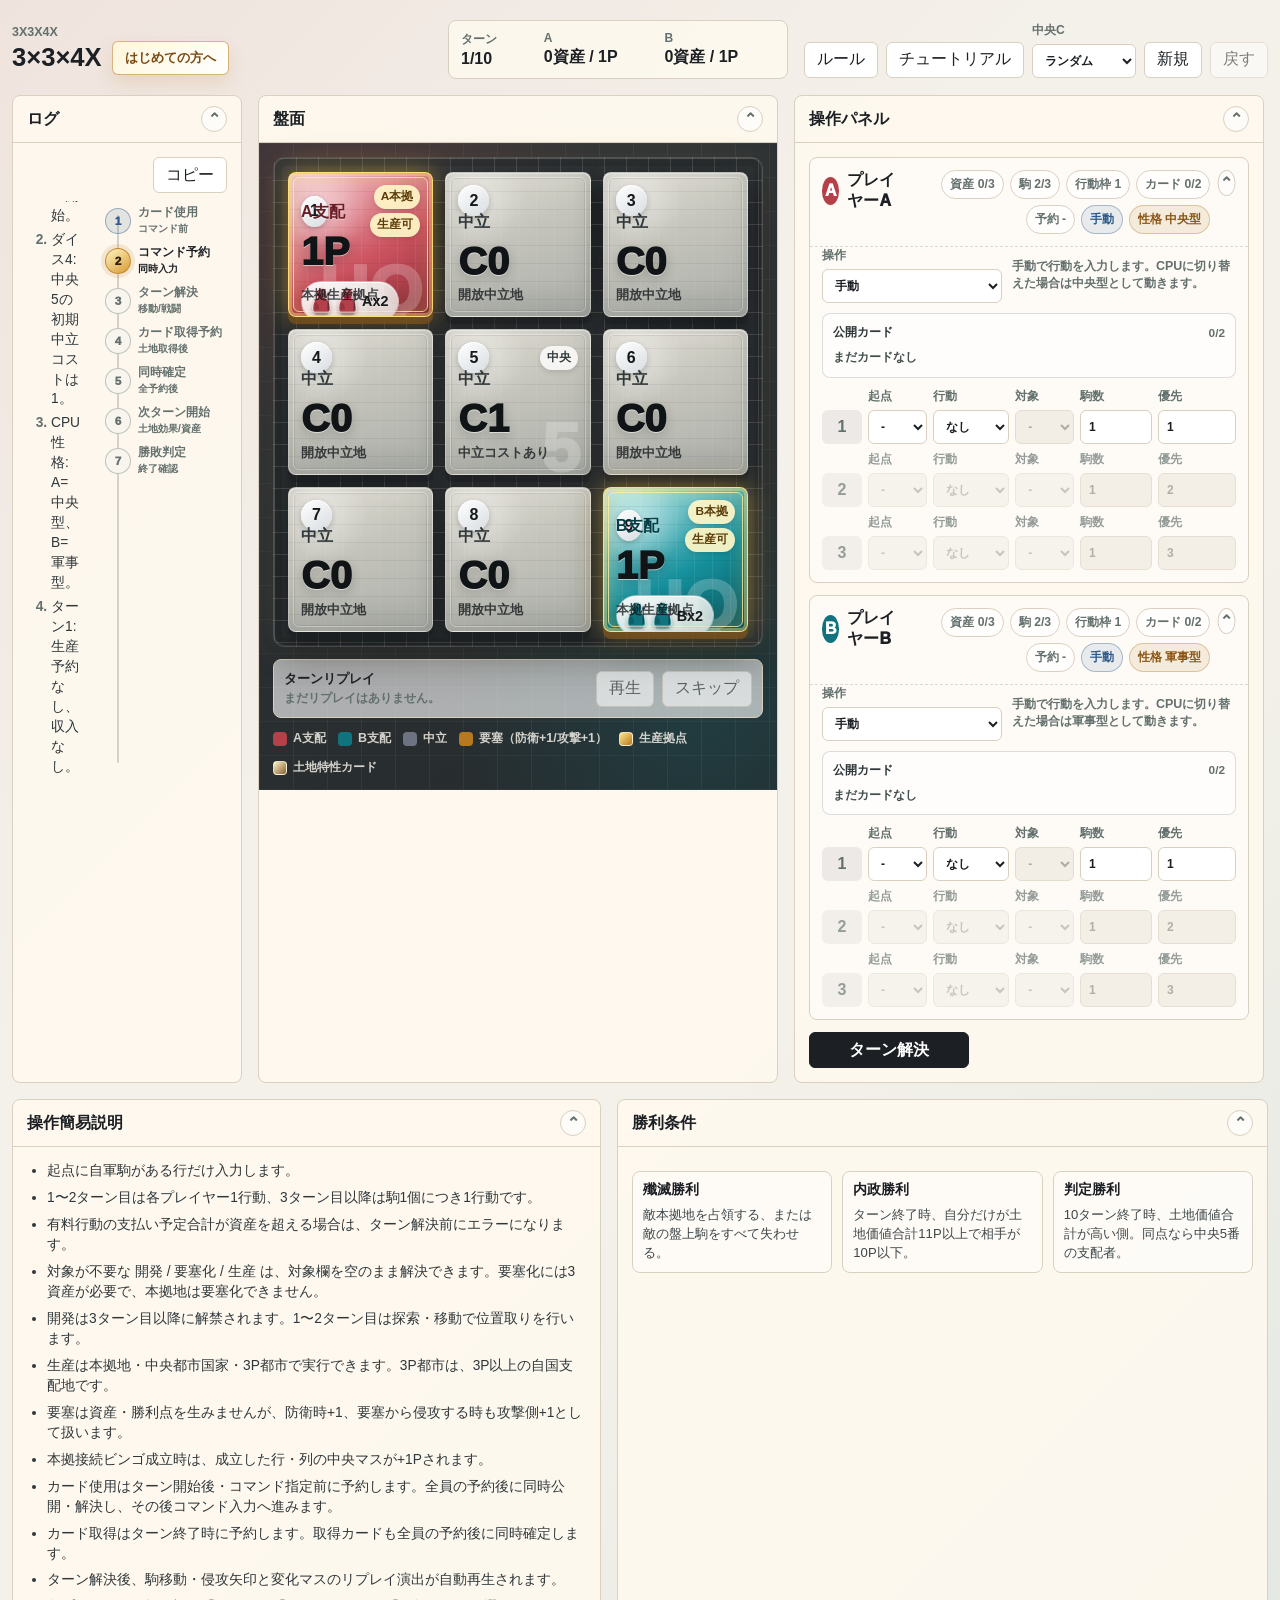
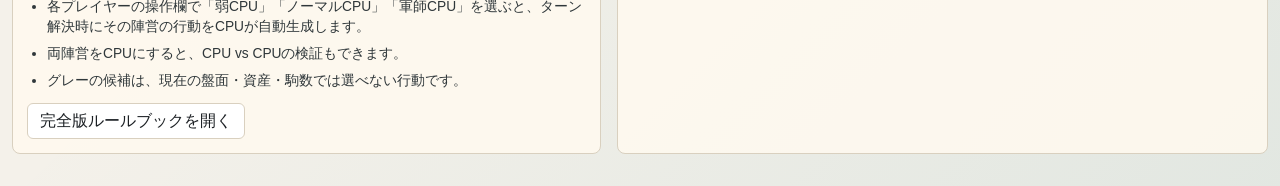
==== commit dd697f40: "Merge branch 'main' into cardsystem" ====
--- a/index.html
+++ b/index.html
@@ -6,6 +6,14 @@
   <title>3x3x4X Core Prototype</title>
   <link rel="stylesheet" href="3x3x4x-core-prototype.css">
 </head>
+<!-- Google tag (gtag.js) -->
+<script async src="https://www.googletagmanager.com/gtag/js?id=G-SP3YJPJKHR"></script>
+<script>
+  window.dataLayer = window.dataLayer || [];
+  function gtag(){dataLayer.push(arguments);}
+  gtag('js', new Date());
+  gtag('config', 'G-SP3YJPJKHR');
+</script>
 <body>
   <main class="app-shell">
     <header class="top-bar">
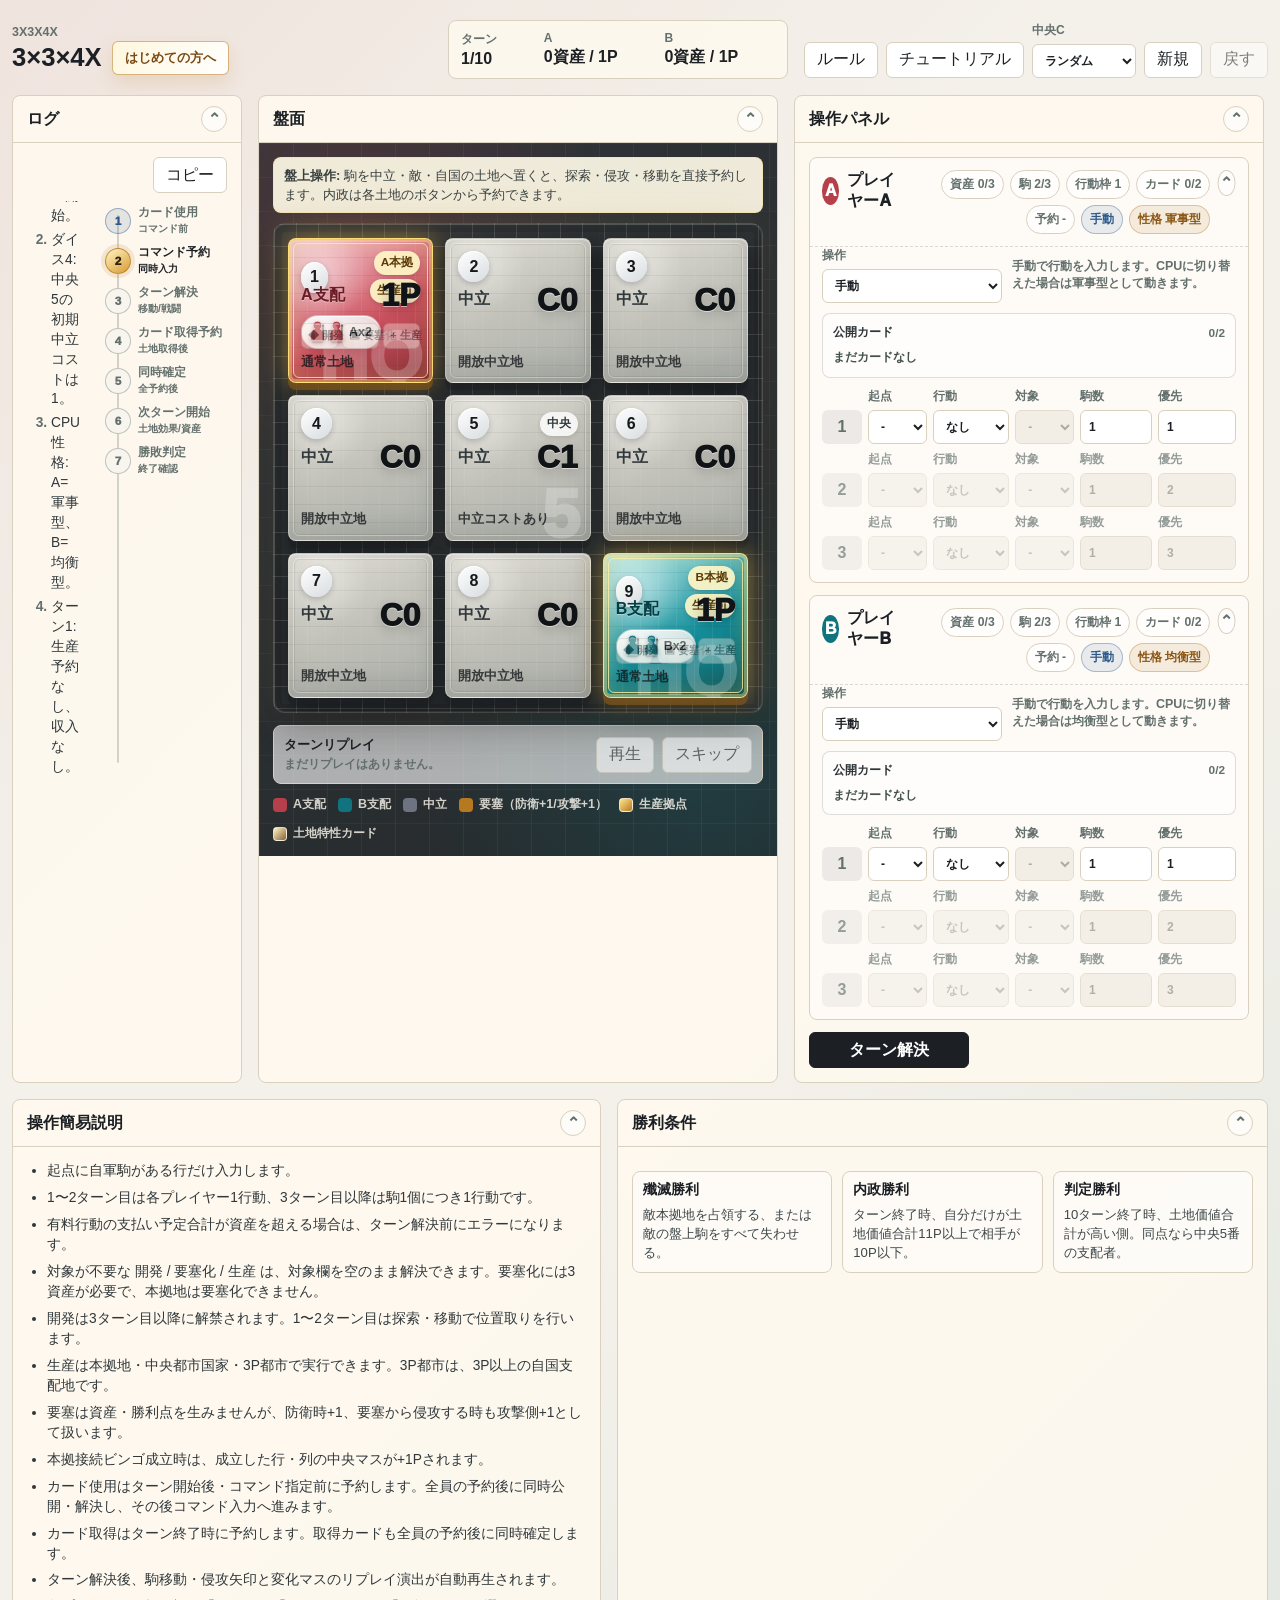
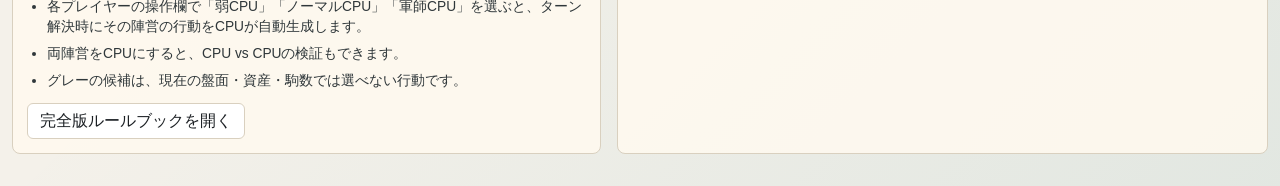
==== commit 79268cf8: "盤上ドラッグ操作と予約表示を改善" ====
--- a/index.html
+++ b/index.html
@@ -63,6 +63,7 @@
           <h2>盤面</h2>
         </summary>
         <div class="panel-body board-body">
+          <p class="board-direct-hint"><strong>盤上操作:</strong> 駒を中立・敵・自国の土地へ置くと、探索・侵攻・移動を直接予約します。内政は各土地のボタンから予約できます。</p>
           <div class="board" id="board"></div>
           <div class="replay-strip" aria-label="ターンリプレイ">
             <div class="replay-info">
--- a/3x3x4x-core-prototype.css
+++ b/3x3x4x-core-prototype.css
@@ -362,6 +362,178 @@
   background-size: 34px 34px, 34px 34px, auto, auto, auto;
 }
 
+.board-direct-hint {
+  margin: 0 0 10px;
+  border: 1px solid rgba(255, 214, 112, 0.32);
+  border-radius: 8px;
+  background: rgba(255, 250, 232, 0.92);
+  color: #39413f;
+  padding: 8px 10px;
+  font-size: 0.82rem;
+  line-height: 1.45;
+}
+
+.cell.direct-source {
+  outline: 4px solid #ffd670;
+  outline-offset: -5px;
+}
+
+.cell.direct-target {
+  outline: 4px solid #fff4b8;
+  outline-offset: -5px;
+}
+
+.cell.direct-drop-valid {
+  box-shadow: inset 0 0 0 4px rgba(93, 220, 151, 0.82), 0 7px 0 rgba(29, 31, 34, 0.48), 0 14px 24px rgba(0, 0, 0, 0.26);
+}
+
+.cell.direct-drop-invalid { filter: saturate(0.45) brightness(0.72); }
+
+.direct-drop-hint {
+  position: absolute;
+  z-index: 12;
+  top: 7px;
+  left: 45px;
+  max-width: calc(100% - 54px);
+  overflow: hidden;
+  border-radius: 999px;
+  padding: 4px 7px;
+  font-size: 0.68rem;
+  font-weight: 950;
+  line-height: 1;
+  text-overflow: ellipsis;
+  white-space: nowrap;
+  pointer-events: none;
+}
+
+.direct-drop-hint.valid { background: #d9ffe9; color: #155a36; }
+.direct-drop-hint.invalid { background: rgba(36, 40, 43, 0.86); color: #d5d9d7; }
+
+.direct-piece {
+  height: auto;
+  min-height: 0;
+  padding: 3px 7px;
+  cursor: grab;
+}
+
+.direct-piece:active { cursor: grabbing; }
+.direct-piece:disabled { cursor: default; }
+.piece-icons { display: inline-flex; }
+
+.cell-domestic-actions {
+  position: relative;
+  z-index: 9;
+  display: grid;
+  grid-template-columns: repeat(3, minmax(0, 1fr));
+  gap: 4px;
+}
+
+.cell-domestic-actions button {
+  width: 100%;
+  height: 26px;
+  min-height: 0;
+  border-color: rgba(28, 32, 36, 0.28);
+  border-radius: 6px;
+  background: rgba(255, 250, 240, 0.9);
+  color: #252b2d;
+  padding: 3px 6px;
+  font-size: 0.68rem;
+  font-weight: 900;
+  white-space: nowrap;
+}
+
+.cell-domestic-actions button:not([aria-disabled="true"]):hover {
+  border-color: #ffd670;
+  background: #fff3bd;
+  transform: translateY(-1px);
+}
+
+.cell-domestic-actions button[aria-disabled="true"] {
+  opacity: 0.38;
+  cursor: help;
+}
+
+.cell-domestic-actions button span { margin-right: 3px; }
+
+.cell-bottom {
+  position: relative;
+  z-index: 6;
+  display: grid;
+  gap: 5px;
+  min-width: 0;
+  align-self: end;
+}
+
+.direct-inline-error {
+  position: absolute;
+  z-index: 22;
+  inset: 50% 7px auto;
+  border: 2px solid #ff9a8f;
+  border-radius: 8px;
+  background: rgba(45, 24, 27, 0.96);
+  box-shadow: 0 8px 22px rgba(0, 0, 0, 0.42);
+  color: #fff8f5;
+  padding: 9px;
+  font-size: 0.72rem;
+  font-weight: 850;
+  line-height: 1.45;
+  pointer-events: none;
+  transform: translateY(-50%);
+  animation: reservation-marker-in 180ms ease-out;
+}
+
+.plot-row.direct-reserved { animation: direct-reserved-flash 900ms ease; }
+
+.board-reservation-marker {
+  position: absolute;
+  z-index: 8;
+  right: 7px;
+  bottom: 7px;
+  display: inline-flex;
+  gap: 5px;
+  align-items: center;
+  max-width: calc(100% - 14px);
+  border: 2px solid rgba(255, 255, 255, 0.9);
+  border-radius: 999px;
+  background: rgba(28, 32, 36, 0.94);
+  box-shadow: 0 4px 14px rgba(0, 0, 0, 0.38);
+  color: #fffaf0;
+  padding: 4px 8px 4px 5px;
+  font-size: 0.7rem;
+  font-weight: 850;
+  line-height: 1;
+  pointer-events: none;
+  animation: reservation-marker-in 220ms ease-out;
+}
+
+.board-reservation-marker.marker-A { border-color: #ff9aa6; }
+.board-reservation-marker.marker-B { border-color: #77ded8; }
+.board-reservation-marker.marker-Explore { background: rgba(45, 90, 138, 0.96); }
+.board-reservation-marker.marker-Exterminate { background: rgba(126, 32, 42, 0.96); }
+.reservation-icon {
+  display: grid;
+  place-items: center;
+  width: 22px;
+  height: 22px;
+  border-radius: 50%;
+  background: rgba(255, 255, 255, 0.94);
+  color: #202629;
+  font-size: 0.9rem;
+  font-weight: 950;
+}
+
+.board-reservation-marker strong { margin-right: 3px; }
+
+@keyframes reservation-marker-in {
+  from { opacity: 0; transform: scale(0.72) translateY(5px); }
+  to { opacity: 1; transform: scale(1) translateY(0); }
+}
+
+@keyframes direct-reserved-flash {
+  0%, 100% { background: transparent; }
+  35% { background: rgba(255, 214, 112, 0.5); }
+}
+
 .board {
   position: relative;
   display: grid;
@@ -600,14 +772,26 @@
   position: relative;
   z-index: 1;
   display: grid;
+  grid-template-columns: minmax(0, 1fr) auto;
+  grid-template-areas:
+    "owner value"
+    "pieces pieces";
+  gap: 5px 8px;
   align-content: center;
-  gap: 9px;
+  align-items: center;
   min-height: 0;
 }
 
+.cell.trait-cell .value-label { margin-right: 36px; }
+
 .owner-label {
+  grid-area: owner;
+  min-width: 0;
+  overflow: hidden;
   font-size: 1rem;
   font-weight: 900;
+  text-overflow: ellipsis;
+  white-space: nowrap;
 }
 
 .owner-label.A {
@@ -625,7 +809,8 @@
 }
 
 .value-label {
-  font-size: clamp(1.75rem, 3.1vw, 2.75rem);
+  grid-area: value;
+  font-size: clamp(1.45rem, 2.5vw, 2.2rem);
   font-weight: 950;
   line-height: 1;
   color: #101417;
@@ -635,24 +820,49 @@
 }
 
 .pieces {
+  grid-area: pieces;
   display: flex;
   gap: 8px;
   flex-wrap: wrap;
+  align-items: center;
+  min-height: 31px;
 }
 
 .land-trait {
-  display: inline-flex;
-  gap: 6px;
+  position: absolute;
+  z-index: 7;
+  top: 0;
+  right: 0;
+  display: flex;
+  gap: 0;
   align-items: center;
-  width: fit-content;
-  max-width: 100%;
+  width: 30px;
+  height: 30px;
+  overflow: hidden;
   border: 1px solid rgba(67, 45, 20, 0.24);
   border-radius: 999px;
-  background: rgba(255, 250, 232, 0.88);
+  background: rgba(255, 250, 232, 0.96);
+  box-shadow: 0 3px 9px rgba(0, 0, 0, 0.22);
   color: #312515;
-  padding: 4px 8px 4px 5px;
+  padding: 3px;
   font-size: 0.74rem;
   font-weight: 900;
+  white-space: nowrap;
+  transition: width 140ms ease, box-shadow 140ms ease;
+}
+
+.land-trait:hover,
+.land-trait:focus-visible {
+  width: min(150px, 92%);
+  box-shadow: 0 5px 15px rgba(0, 0, 0, 0.32);
+  outline: 2px solid #ffd670;
+  outline-offset: 1px;
+}
+
+.trait-name {
+  overflow: hidden;
+  padding: 0 7px 0 5px;
+  text-overflow: ellipsis;
 }
 
 .land-trait.inactive {
@@ -678,7 +888,7 @@
   display: inline-flex;
   gap: 3px;
   align-items: center;
-  min-height: 38px;
+  min-height: 31px;
   border-radius: 999px;
   background:
     linear-gradient(145deg, rgba(255, 255, 255, 0.96), rgba(231, 234, 230, 0.82));
@@ -688,8 +898,8 @@
     inset 0 -7px 12px rgba(26, 31, 33, 0.06),
     0 4px 9px rgba(0, 0, 0, 0.2);
   color: #15191c;
-  padding: 4px 10px 4px 8px;
-  font-size: 0.9rem;
+  padding: 3px 8px 3px 6px;
+  font-size: 0.78rem;
   font-weight: 900;
 }
 
@@ -711,9 +921,9 @@
 
 .piece-soldier {
   display: block;
-  width: 23px;
-  height: 31px;
-  flex: 0 0 23px;
+  width: 19px;
+  height: 26px;
+  flex: 0 0 19px;
   color: var(--neutral);
   overflow: visible;
 }
@@ -762,9 +972,14 @@
 .cell-foot {
   position: relative;
   z-index: 1;
+  min-width: 0;
+  overflow: hidden;
   color: rgba(18, 22, 24, 0.78);
   font-size: 0.84rem;
   font-weight: 750;
+  line-height: 1.25;
+  text-overflow: ellipsis;
+  white-space: nowrap;
 }
 
 .legend {
